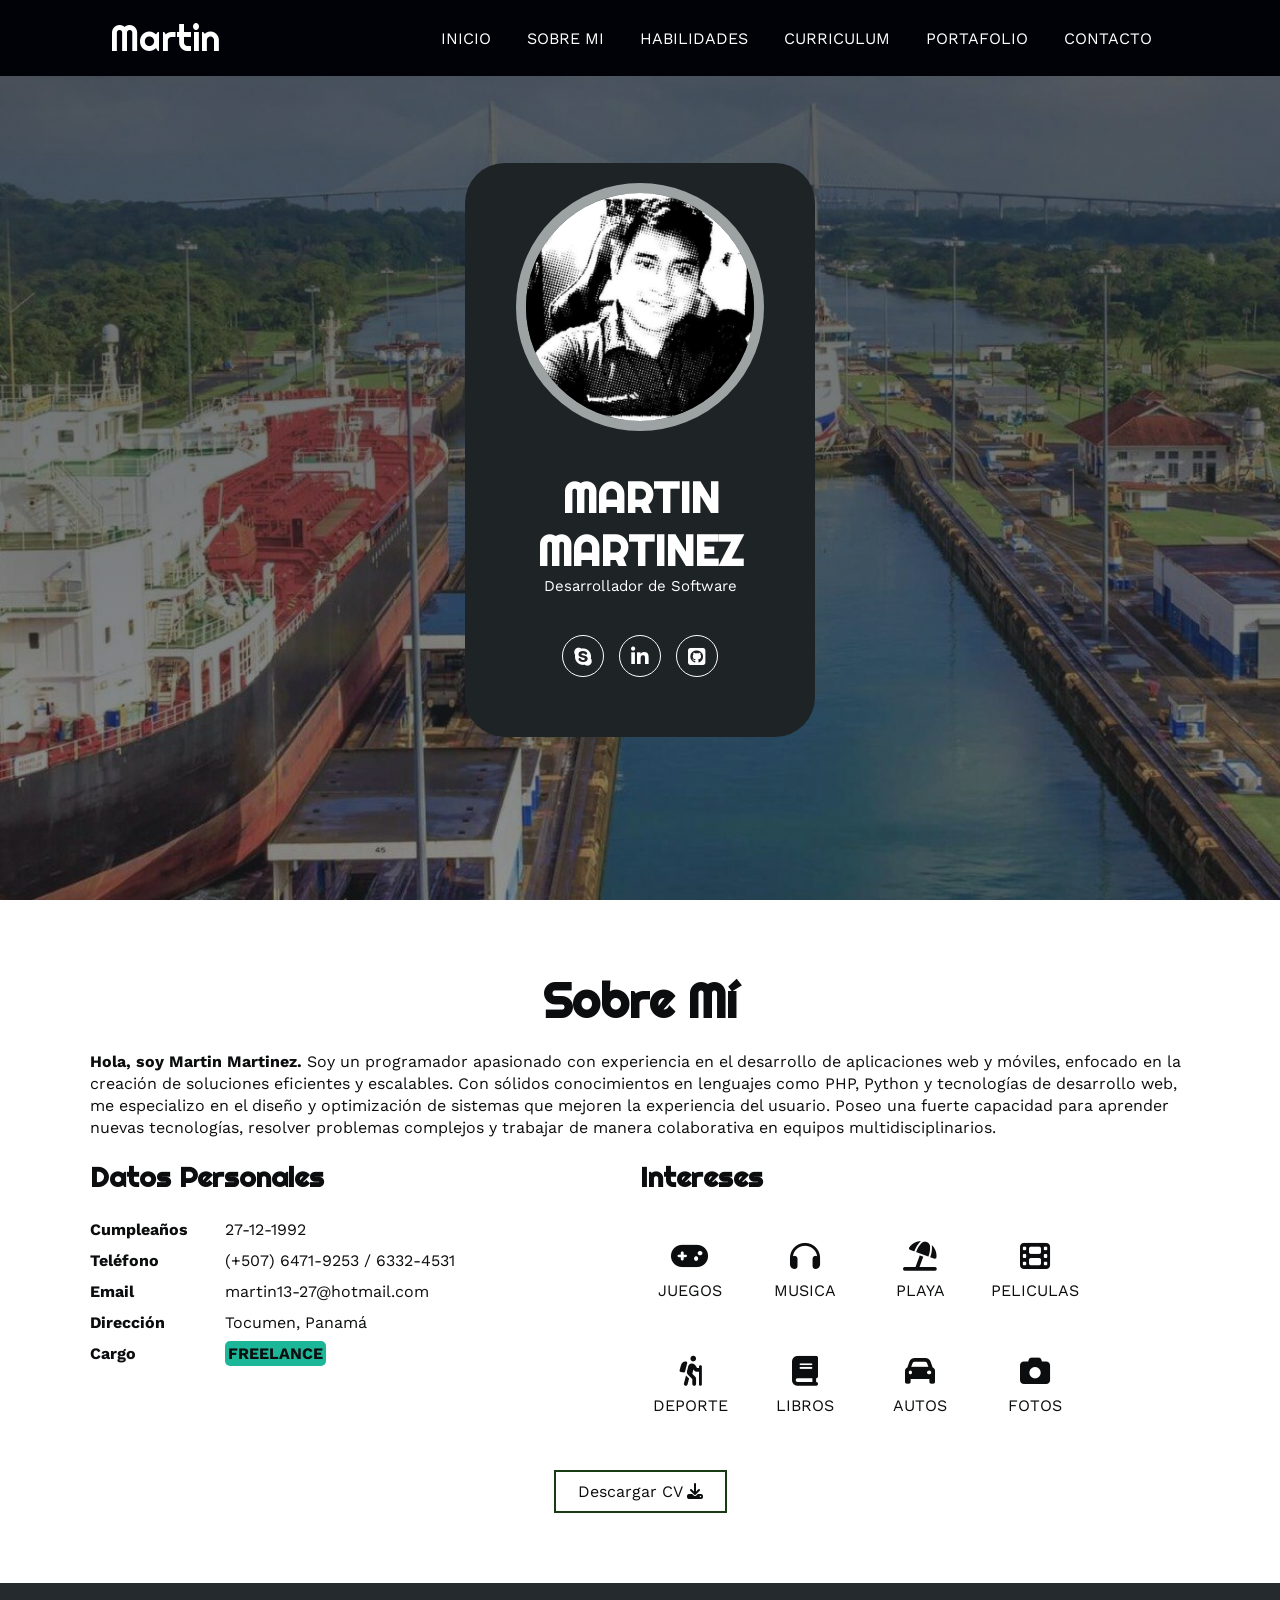
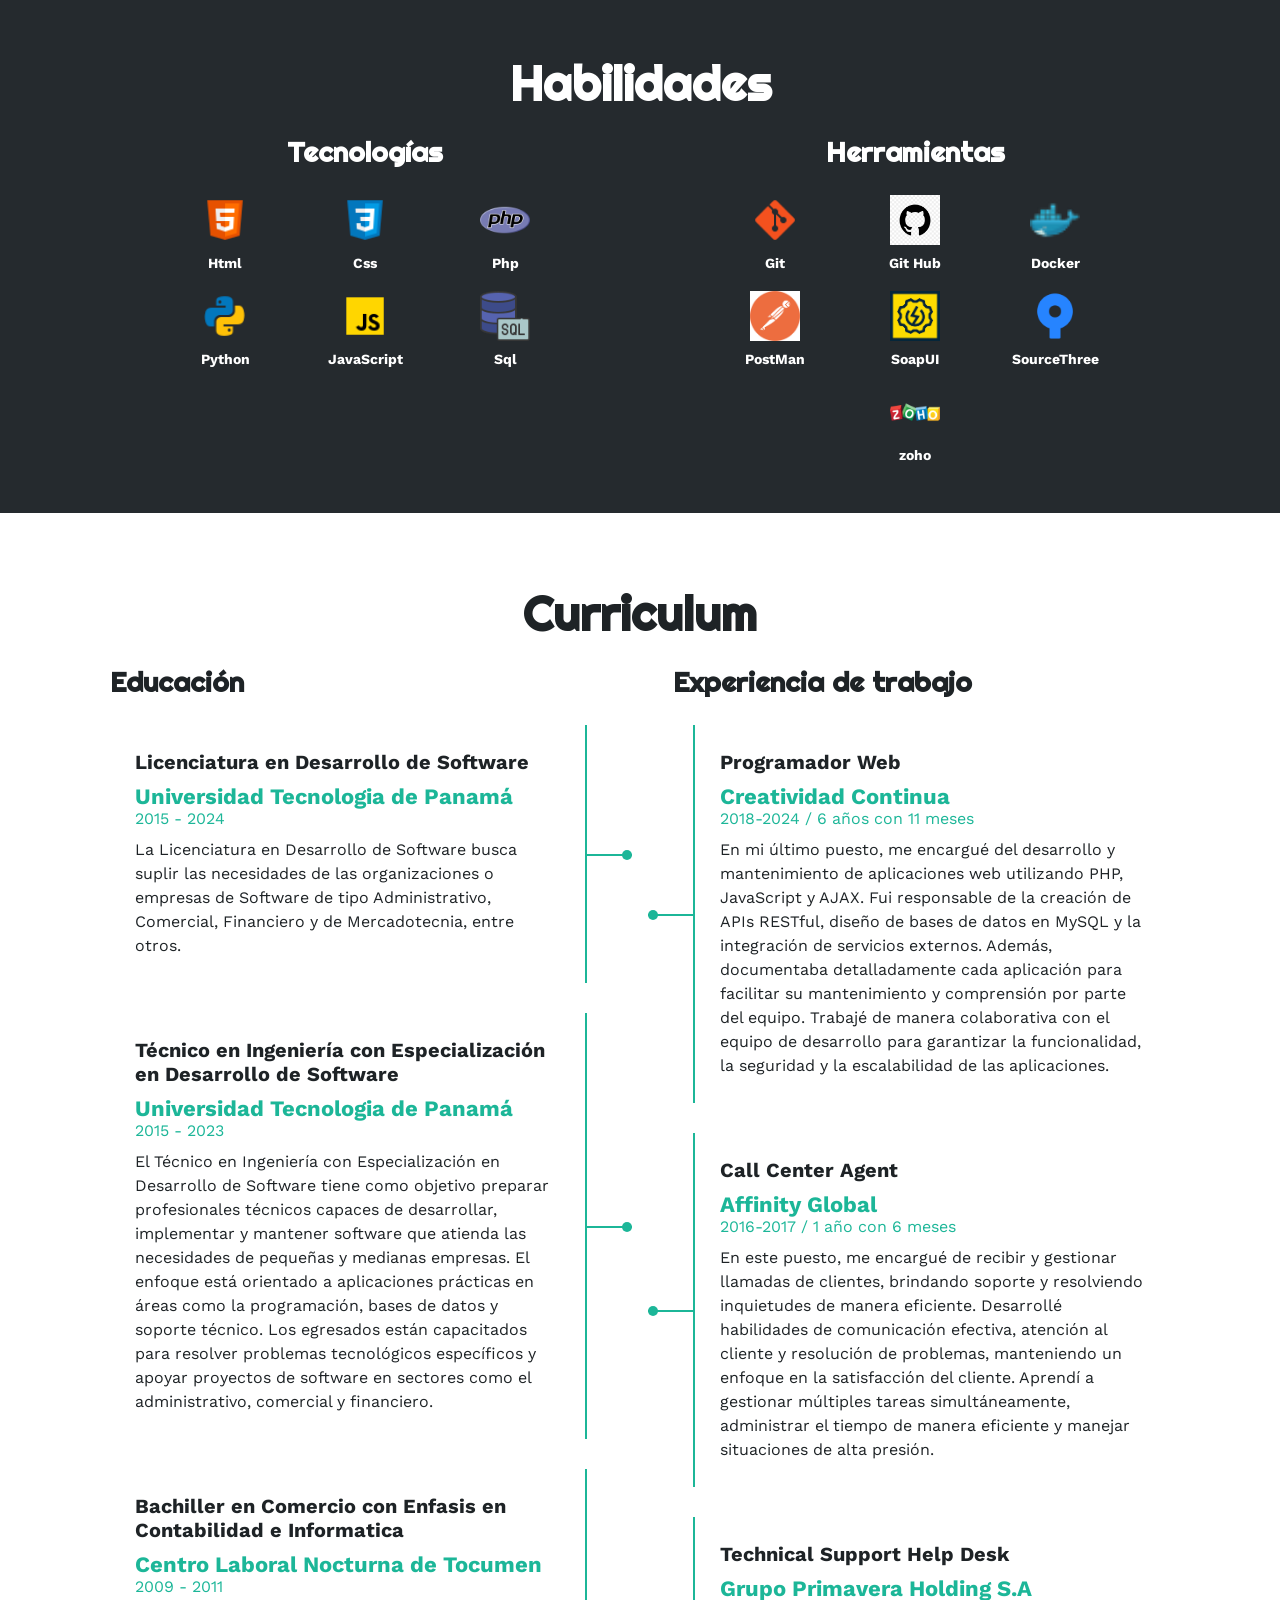
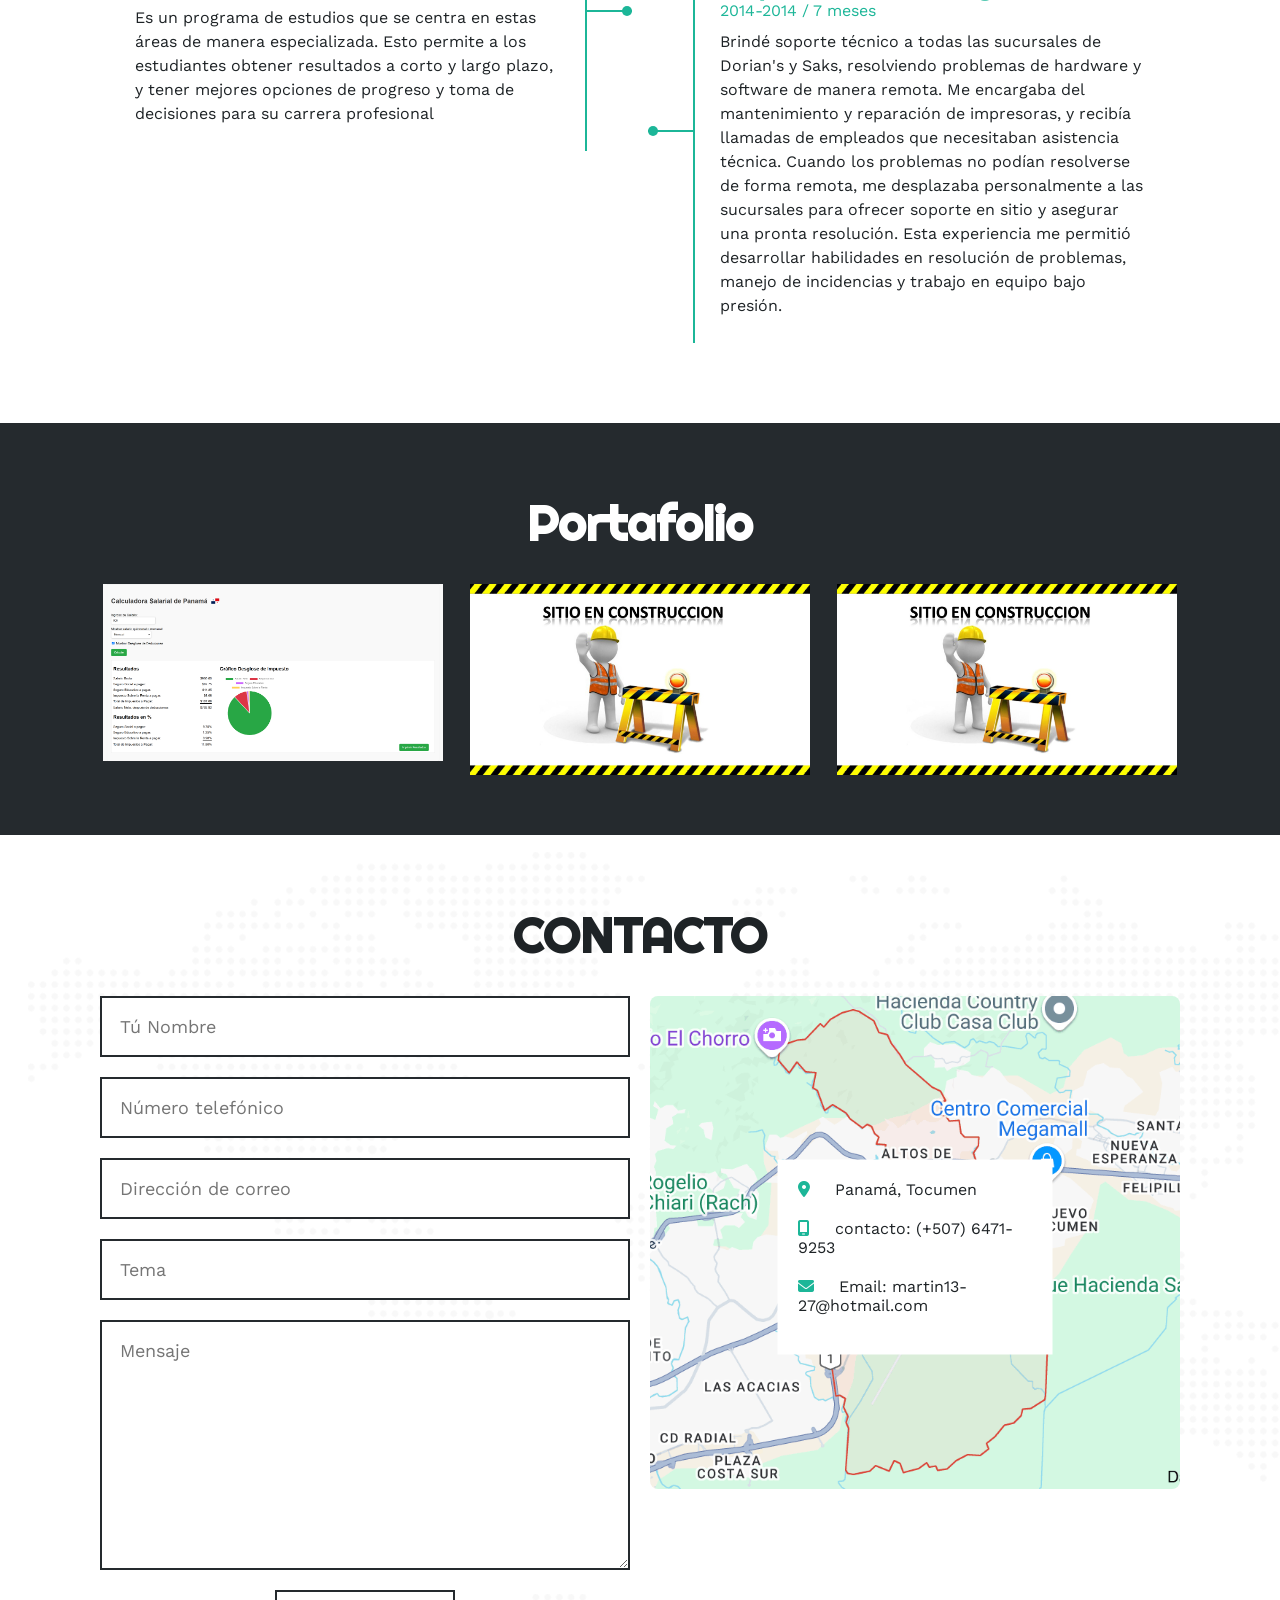
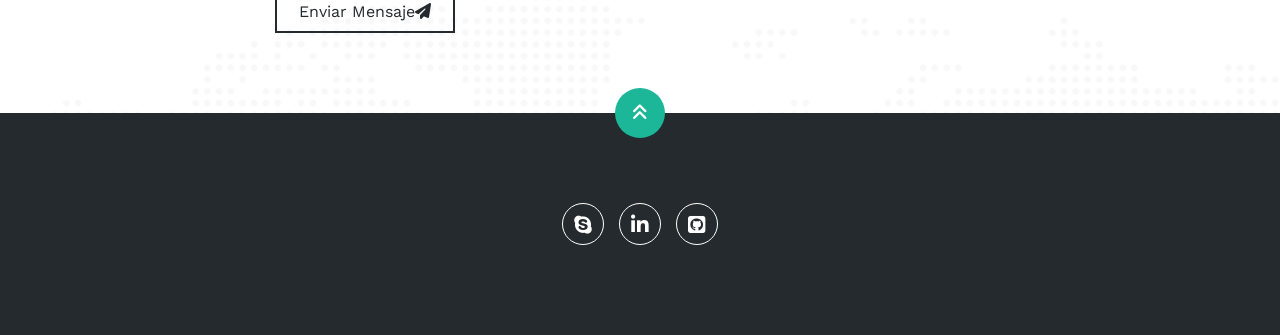
==== index.html @ f8ec5c5a "Update index.html" ====
<!DOCTYPE html>
<html lang="es">
<head>
    <meta charset="UTF-8">
    <meta http-equiv="X-UA-Compatible" content="IE=edge">
    <meta name="viewport" content="width=device-width, initial-scale=1.0">
    <link rel="stylesheet" href="https://cdnjs.cloudflare.com/ajax/libs/font-awesome/6.1.2/css/all.min.css" integrity="sha512-1sCRPdkRXhBV2PBLUdRb4tMg1w2YPf37qatUFeS7zlBy7jJI8Lf4VHwWfZZfpXtYSLy85pkm9GaYVYMfw5BC1A==" crossorigin="anonymous" referrerpolicy="no-referrer" />
    <title>Portafolio MM</title>
    <link rel="icon" href="img/icono.png" type="image/png">
    <link rel="stylesheet" href="estilos.css">
</head>
<body>
    <!-- MENU ENCABEZADO -->
    <div class="contenedor-header">
        <header>
            <div class="logo">
                <a href="#">Martin</a>
            </div>
            <nav id="nav">
                <ul>
                    <li><a href="#inicio" onclick="seleccionar()">INICIO</a></li>
                    <li><a href="#sobremi" onclick="seleccionar()">SOBRE MI</a></li>
                    <li><a href="#skills" onclick="seleccionar()">HABILIDADES</a></li>
                    <li><a href="#curriculum" onclick="seleccionar()">CURRICULUM</a></li>
                    <li><a href="#portfolio" onclick="seleccionar()">PORTAFOLIO</a></li>
                    <li><a href="#contacto" onclick="seleccionar()">CONTACTO</a></li>
                </ul>
            </nav>
            <div class="nav-responsive" onclick="mostrarOcultarMenu()">
                <i class="fa-solid fa-bars"></i>
            </div>
        </header>
    </div>

    <!-- SECCION INICIO -->
    <section id="inicio" class="inicio">
        <div class="contenido-banner">
            <div class="contenedor-img">
                <img src="img/hero.jpeg" alt="">
            </div>
            <h1>MARTIN MARTINEZ</h1>
            <h2>Desarrollador de Software </h2>
            <div class="redes">
                <!-- <a href="#"><i class="fa-brands fa-facebook-f"></i></a>
                <a href="#"><i class="fa-brands fa-twitter"></i></a> -->
                <a href="skype:martin13-27?chat"><i class="fa-brands fa-skype"></i></a>
                <a href="https://www.linkedin.com/in/martin-joel-martinez-perez-195712121/"  target="_blank"><i class="fa-brands fa-linkedin-in"></i></a>
                <a href="https://github.com/Martin2792" target="_blank"><i class="fa-brands fa-square-github"></i></a>
            </div>
        </div>
    </section>

    <!-- SECCION SOBRE MI -->
    <section id="sobremi" class="sobremi">
        <div class="contenido-seccion">
            <h2>Sobre Mí</h2>
            <p><span>Hola, soy Martin Martinez.</span> Soy un programador apasionado con experiencia en el desarrollo de aplicaciones web y 
                móviles, enfocado en la creación de soluciones eficientes y escalables. Con sólidos 
                conocimientos en lenguajes como PHP, Python y tecnologías de desarrollo web, me 
                especializo en el diseño y optimización de sistemas que mejoren la experiencia del 
                usuario. Poseo una fuerte capacidad para aprender nuevas tecnologías, resolver 
                problemas complejos y trabajar de manera colaborativa en equipos multidisciplinarios.</p>

            <div class="fila">
                <!-- datos personales -->
                <div class="col">
                    <h3>Datos Personales</h3>
                    <ul>
                        <li>
                            <strong>Cumpleaños</strong>
                            27-12-1992
                        </li>
                        <li>
                            <strong>Teléfono</strong>
                            (+507) 6471-9253 / 6332-4531
                        </li>
                        <li>
                            <strong>Email</strong>
                            martin13-27@hotmail.com
                        </li>
                        <!-- <li>
                            <strong>Website</strong>
                            www.example.com
                        </li> -->
                        <li>
                            <strong>Dirección</strong>
                            Tocumen, Panamá
                        </li>
                        <li>
                            <strong>Cargo</strong>
                            <span>FREELANCE</span>
                        </li>
                    </ul>
                </div>
                <br>
                <!-- intereses -->
                <div class="col">
                    <h3>Intereses</h3>
                    <div class="contenedor-intereses">
                        <div class="interes">
                            <i class="fa-solid fa-gamepad"></i>
                            <span>JUEGOS</span>
                        </div>
                        <div class="interes">
                            <i class="fa-solid fa-headphones"></i>
                            <span>MUSICA</span>
                        </div>
                        <div class="interes">
                            <i class="fa-solid fa-umbrella-beach"></i>
                            <span>PLAYA</span>
                        </div>
                        <div class="interes">
                            <i class="fa-solid fa-film"></i>
                            <span>PELICULAS</span>
                        </div>
                        <div class="interes">
                            <i class="fa-solid fa-person-hiking"></i>
                            <span>DEPORTE</span>
                        </div>
                        <div class="interes">
                            <i class="fa-solid fa-book"></i>
                            <span>LIBROS</span>
                        </div>
                        <div class="interes">
                            <i class="fa-solid fa-car"></i>
                            <span>AUTOS</span>
                        </div>
                        <div class="interes">
                            <i class="fa-solid fa-camera"></i>
                            <span>FOTOS</span>
                        </div>
                        
                    </div>
                </div>
            </div>

            <a href="docs/Martin_Martinez_Cv.pdf" download="Hoja_de_Vida_Martin.pdf" style="text-decoration: none;">
                <button>
                    Descargar CV <i class="fa-solid fa-download"></i>
                    <span class="overlay"></span>
                </button>
            </a>
        </div>
    </section>    

    <!-- SECCION SKILLS -->
    <section class="skills" id="skills">
        <div class="contenido-seccion">
            <h2>Habilidades</h2>
            <div class="fila">
                <!-- Technical Skills -->
                <div class="col">
                    <h3>Tecnologías</h3>
                    <div class="icon-grid">
                        <div class="icon-item">
                            <img src="img/html5.png" alt="">
                            <span>Html</span>
                        </div>
                        <div class="icon-item">
                            <img src="img/css5.png" alt="">
                            <span>Css</span>
                        </div>
                        <div class="icon-item">
                            <img src="img/php.png" alt="">
                            <span>Php</span>
                        </div>
                        <div class="icon-item">
                            <img src="img/python.png" alt="">
                            <span>Python</span>
                        </div>
                        <div class="icon-item">
                            <img src="img/js.png" alt="">
                            <span>JavaScript</span>
                        </div>
                        <div class="icon-item">
                            <img src="img/sql.png" alt="">
                            <span>Sql</span>
                        </div>
                    </div>
                </div>
                <br>
                <!-- Professional Skills -->
                <div class="col">
                    <h3>Herramientas</h3>
                    <div class="icon-grid">
                        <div class="icon-item">
                            <img src="img/git.png" alt="">
                            <span>Git</span>
                        </div>
                        <div class="icon-item">
                            <img src="img/github.png" alt="">
                            <span>Git Hub</span>
                        </div>
                        <div class="icon-item">
                            <img src="img/docker.png" alt="">
                            <span>Docker</span>
                        </div>
                        <div class="icon-item">
                            <img src="img/postman.png" alt="">
                            <span>PostMan</span>
                        </div>
                        <div class="icon-item">
                            <img src="img/soapui.png" alt="">
                            <span>SoapUI</span>
                        </div>
                        <div class="icon-item">
                            <img src="img/source.png" alt="">
                            <span>SourceThree</span>
                        </div>
                        <div class="icon-item">
                            <img src="img/zoho.ico" alt="">
                            <span>zoho</span>
                        </div>
                    </div>
                </div>
            </div>
        </div>
    </section>
    

    <!-- SECCION CURRICULUM -->
    <section id="curriculum" class="curriculum">
        <div class="contenido-seccion">
            <h2>Curriculum</h2>
            <div class="fila">
                <div class="col izquierda">
                    <h3>Educación</h3>
                    <div class="item izq">
                        <h4>Licenciatura en Desarrollo de Software</h4>
                        <span class="casa">Universidad Tecnologia de Panamá</span>
                        <span class="fecha">2015 - 2024</span>
                        <p>La Licenciatura en Desarrollo de Software busca suplir las necesidades de las organizaciones o empresas de Software de tipo Administrativo, Comercial, Financiero y de Mercadotecnia, entre otros.</p>
                        <div class="conectori">
                            <div class="circuloi"></div>
                        </div>
                    </div>
                    <div class="item izq">
                        <h4>Técnico en Ingeniería con Especialización en Desarrollo de Software</h4>
                        <span class="casa">Universidad Tecnologia de Panamá</span>
                        <span class="fecha">2015 - 2023</span>
                        <p>El Técnico en Ingeniería con Especialización en Desarrollo de Software tiene como objetivo preparar profesionales técnicos capaces de desarrollar, implementar y mantener software que atienda las necesidades de pequeñas y medianas empresas. El enfoque está orientado a aplicaciones prácticas en áreas como la programación, bases de datos y soporte técnico. Los egresados están capacitados para resolver problemas tecnológicos específicos y apoyar proyectos de software en sectores como el administrativo, comercial y financiero.</p>
                        <div class="conectori">
                            <div class="circuloi"></div>
                        </div>
                    </div>
                    <div class="item izq">
                        <h4>Bachiller en Comercio con Enfasis en Contabilidad e Informatica</h4>
                        <span class="casa">Centro Laboral Nocturna de Tocumen</span>
                        <span class="fecha">2009 - 2011</span>
                        <p>Es un programa de estudios que se centra en estas áreas de manera especializada. Esto permite a los estudiantes obtener resultados a corto y largo plazo, y tener mejores opciones de progreso y toma de decisiones para su carrera profesional</p>
                        <div class="conectori">
                            <div class="circuloi"></div>
                        </div>
                    </div>
                </div>

                <div class="col derecha">
                    <h3>Experiencia de trabajo</h3>
                    <div class="item der">
                        <h4>Programador Web</h4>
                        <span class="casa">Creatividad Continua</span>
                        <span class="fecha">2018-2024 / 6 años con 11 meses</span>
                        <p>
                            En mi último puesto, me encargué del desarrollo y mantenimiento de aplicaciones web 
                            utilizando PHP, JavaScript y AJAX. Fui responsable de la creación de APIs RESTful, diseño 
                            de bases de datos en MySQL y la integración de servicios externos. Además, 
                            documentaba detalladamente cada aplicación para facilitar su mantenimiento y 
                            comprensión por parte del equipo. Trabajé de manera colaborativa con el equipo de 
                            desarrollo para garantizar la funcionalidad, la seguridad y la escalabilidad de las 
                            aplicaciones.     
                        </p>
                        <div class="conectord">
                            <div class="circulod"></div>
                        </div>
                    </div>
                    <div class="item der">
                        <h4>Call Center Agent</h4>
                        <span class="casa">Affinity Global</span>
                        <span class="fecha">2016-2017 / 1 año con 6 meses </span>
                        <p>
                            En este puesto, me encargué de recibir y gestionar llamadas de clientes, brindando 
                            soporte y resolviendo inquietudes de manera eficiente. Desarrollé habilidades de 
                            comunicación efectiva, atención al cliente y resolución de problemas, manteniendo un 
                            enfoque en la satisfacción del cliente. Aprendí a gestionar múltiples tareas 
                            simultáneamente, administrar el tiempo de manera eficiente y manejar situaciones de 
                            alta presión.     
                        </p>
                        <div class="conectord">
                            <div class="circulod"></div>
                        </div>
                    </div>
                    <div class="item der">
                        <h4>Technical Support Help Desk</h4>
                        <span class="casa">Grupo Primavera Holding S.A</span>
                        <span class="fecha">2014-2014 / 7 meses</span>
                        <p>
                            Brindé soporte técnico a todas las sucursales de Dorian's y Saks, resolviendo problemas 
                            de hardware y software de manera remota. Me encargaba del mantenimiento y 
                            reparación de impresoras, y recibía llamadas de empleados que necesitaban asistencia 
                            técnica. Cuando los problemas no podían resolverse de forma remota, me desplazaba 
                            personalmente a las sucursales para ofrecer soporte en sitio y asegurar una pronta 
                            resolución. Esta experiencia me permitió desarrollar habilidades en resolución de 
                            problemas, manejo de incidencias y trabajo en equipo bajo presión. 
                        </p>
                        <div class="conectord">
                            <div class="circulod"></div>
                        </div>
                    </div>
                </div>
            </div>
        </div>
    </section>

    <!-- SECCION PORTFOLIO -->
    <section id="portfolio" class="portfolio">
        <div class="contenido-seccion">
            <h2>Portafolio</h2>
            <div class="galeria">
                <div class="proyecto">
                    <a href="https://calculadorasalarial507.zeabur.app/" target="_blank" rel="noopener noreferrer">
                        <img src="img/calculadora.png" alt="">
                        <div class="overlay">
                            <h3>Calculadora de Salario</h3>
                            <p>Ingresar</p>
                        </div>
                    </a>
                </div>
                <div class="proyecto">
                    <img src="img/mantenimiento.jpg" alt="">
                    <div class="overlay">
                        <h3>Login</h3>
                        <p>Ingresar</p>
                    </div>
                </div>
                <div class="proyecto">
                    <img src="img/mantenimiento.jpg" alt="">
                    <div class="overlay">
                        <h3>API MiBus</h3>
                        <p>Ingresar</p>
                    </div>
                </div>
                <!-- <div class="proyecto">
                    <img src="img/mantenimiento.jpg" alt="">
                    <div class="overlay">
                        <h3>Diseño Creativo</h3>
                        <p>Fotografía</p>
                    </div>
                </div>
                <div class="proyecto">
                    <img src="img/mantenimiento.jpg" alt="">
                    <div class="overlay">
                        <h3>Diseño Creativo</h3>
                        <p>Fotografía</p>
                    </div>
                </div>
                <div class="proyecto">
                    <img src="img/mantenimiento.jpg" alt="">
                    <div class="overlay">
                        <h3>Diseño Creativo</h3>
                        <p>Fotografía</p>
                    </div>
                </div> -->
            </div>
        </div>
    </section>

    <!-- SECCION CONTACTO -->
    <section id="contacto" class="contacto">
        <div class="contenido-seccion">
            <h2>CONTACTO</h2>
            <div class="fila">
                <!-- Formulario -->
                <div class="col">
                    <form action="https://formsubmit.co/martin13-27@hotmail.com" method="POST">
                        <input type="text" name="name" placeholder="Tú Nombre" required>
                        <input type="text" name="phone" placeholder="Número telefónico" required>
                        <input type="text" name="email" placeholder="Dirección de correo" required>
                        <input type="text" name="subject" placeholder="Tema" required>
                        <textarea name="message" id="message" cols="30" rows="10" placeholder="Mensaje" required></textarea>
                        <button type="submit">
                            Enviar Mensaje<i class="fa-solid fa-paper-plane"></i>
                            <span class="overlay"></span>
                        </button>
                        <!-- Redirección a la URL correcta -->
                        <input type="hidden" name="_next" value="https://martin2792.github.io/cv/">
                    </form>
                </div>
                <!-- Mapa -->
                <div class="col">
                    <img src="img/ubicacion1.png" alt="">
                    <div class="info">
                        <ul>
                            <li>
                                <i class="fa-solid fa-location-dot"></i>
                                Panamá, Tocumen
                            </li>
                            <li>
                                <i class="fa-solid fa-mobile-screen"></i>
                                contacto: (+507) 6471-9253
                            </li>
                            <li>
                                <i class="fa-solid fa-envelope"></i>
                                Email: martin13-27@hotmail.com
                            </li>
                        </ul>
                    </div>
                </div>
            </div>
        </div>
    </section>

    <!-- footer -->
    <footer>
        <a href="#inicio" class="arriba">
            <i class="fa-solid fa-angles-up"></i>
        </a>
        <div class="redes">
            <!-- <a href="#"><i class="fa-brands fa-facebook-f"></i></a>
            <a href="#"><i class="fa-brands fa-twitter"></i></a> -->
            <a href="#"><i class="fa-brands fa-skype"></i></a>
            <a href="#"><i class="fa-brands fa-linkedin-in"></i></a>
            <a href="#"><i class="fa-brands fa-square-github"></i></a>
        </div>
    </footer>

    <script src="script.js"></script>
</body>
</html>
---- estilos.css ----
@import url('https://fonts.googleapis.com/css2?family=Righteous&family=Work+Sans:wght@100;300;400;600;800&display=swap');
*{
    box-sizing: border-box;
    font-family: 'Work Sans';
    margin: 0;
    padding: 0;
}
html{
    /* me permite deslizar cuando hago clic en los links del menu */
    scroll-behavior: smooth;
}
/* MENU */
.contenedor-header{
    /* background: #7FB3D5; */
    background: #000207;
    position: fixed;
    width: 100%;
    top: 0;
    left: 0;
    z-index: 99;
}

.contenedor-header header{
    max-width: 1100px;
    margin: auto;
    display: flex;
    justify-content: space-between;
    align-items: center;
    padding: 15px 20px;
}

.contenedor-header header .logo a{
    font-family: 'Righteous';
    font-size: 36px;
    color: #fff;
    text-decoration: none;
}

.contenedor-header header ul{
    display: flex;
    list-style: none;
}

.contenedor-header header nav ul li a{
    text-align: none;
    color: #fff;
    margin: 0 15px;
    padding: 3px;
    transition: .5s;
    text-decoration: none;
}

.contenedor-header header nav ul li a:hover{
    color: #1CB698;
}

.nav-responsive{
    background-color: #1CB698;
    color:#fff;
    padding: 5px 10px;
    border-radius: 5px;
    cursor: pointer;
    display: none;
}


/* SECCION I N I C I O */
.inicio{
    background: linear-gradient(to top, rgba(30, 35, 38, 0.5), rgba(30, 35, 38, 0.7)), /* Ajustar la opacidad */   
    url(img/fondo.jpg);
    background-size: cover;
    height: 100vh;
    color: #fff;
    display: flex;
    align-items: center;
}

.inicio .contenido-banner{
    padding: 20px;
    background-color: #1e2326;
    max-width: 350px;
    margin: auto;
    text-align: center;
    border-radius: 40px;
}

.inicio .contenido-banner img{
    margin-top: 40px;
    border: 10px solid #9ca3a2;
    display: block;
    width: 80%;
    margin: auto;
    border-radius: 100%;
}

.inicio .contenido-banner h1{
    margin-top: 40px;
    font-size: 42px;
    font-family: 'Righteous';
}

.inicio .contenido-banner h2{
    font-size: 15px;
    font-weight: normal;
}

.inicio .contenido-banner .redes a{
    color: #fff;
    display: inline-block;
    text-decoration: none;
    border: 1px solid #fff;
    border-radius: 100%;
    width: 42px;
    height: 42px;
    line-height: 42px;
    margin: 40px 5px;
    font-size: 20px;
    transition: .3s;
}

.inicio .contenido-banner .redes a:hover{
    background-color: #1CB698;
}

.sobremi{
    background-color: #FFFFFF;
    color: #0c0d0e;
    padding: 50px 20px;
}

.sobremi .contenido-seccion{
    max-width: 1100px;
    margin: auto;
}

.sobremi h2{
    font-size: 48px;
    font-family: 'Righteous';
    text-align: center;
    padding: 20px 0;
}

.sobremi .contenido-seccion p{
    font: 18px;
    line-height: 22px;
    margin-bottom: 20px;
}

.sobremi .contenido-seccion p span{
    color: #0c0d0e;
    font-weight: bold;
}

.sobremi .fila{
    display: flex;
}
.sobremi .fila .col
{
    width: 50%;
}
.sobremi .fila .col h3{
    font-size: 28px;
    font-family: 'Righteous';
    margin-bottom: 25px;
}
.sobremi .fila .col ul{
    list-style: none;
}
.sobremi .fila .col ul li{
    margin: 12px 0;
}
.sobremi .fila .col ul li strong{
    display: inline-block;
    color: #0c0d0e;
    width: 130px;
}
.sobremi .fila .col ul li span{
    background-color: #1CB698;
    padding: 3px;
    font-weight: bold;
    border-radius: 5px;
}
.sobremi .fila .col .contenedor-intereses{
    display: flex;
    flex-wrap: wrap;
}
.sobremi .fila .col .contenedor-intereses .interes{
    width: 100px;
    height: 100px;
    background-color: #fff;
    border-radius: 10px;
    margin: 0 15px 15px 0;
    display: flex;
    flex-direction: column;
    align-items: center;
    justify-content: center;
    transition: .3s;
}

.sobremi .fila .col .contenedor-intereses .interes:hover{
    background-color: #1CB698;
}

.sobremi .fila .col .contenedor-intereses .interes i{
    font-size: 30px;
    margin-bottom: 10px;
}

.sobremi button{
    cursor: pointer;
    background-color: transparent;
    border: 2px solid #193b14;
    width: fit-content;
    display: block;
    margin: 20px auto;
    padding: 10px 22px;
    font-size: 16px;
    color: #0c0d0e;
    position: relative;
    z-index: 10;
}
.sobremi button .overlay{
    position: absolute;
    top: 0;
    left: 0;
    width: 0;
    height: 100%;
    background-color: #1CB698;
    z-index: -1;
    transition: 1s;
}
.sobremi button:hover .overlay{
    width: 100%;
}
/* SECCION S K I L L S */

.skills {
    display: flex;
    flex-direction: column;
    align-items: center;
    background-color: #2c2f33; /* Ajusta el color de fondo según tu diseño */
    padding: 50px 0;
    color: #fff;
}

.skills h3 {
    font-size: 36px;
    margin-bottom: 30px;
    text-align: center;
}

.skills .skills-section {
    display: flex;
    justify-content: space-around;
    flex-wrap: wrap;
    width: 100%;
    max-width: 1200px;
    margin-top: 20px; /* Separación entre el título y las secciones */
}

.skills .skills-category {
    display: flex;
    flex-direction: column;
    align-items: center;
    text-align: center;
    margin: 20px;
    width: 100%; /* Ocupa todo el ancho disponible */
    max-width: 500px; /* Limita el ancho de cada categoría */
}

.skills .skills-category h3 {
    font-size: 24px;
    margin-bottom: 20px;
}

.skills .icon-grid {
    display: flex;
    flex-wrap: wrap;
    gap: 20px; /* Espaciado entre los elementos */
    justify-content: center; /* Centra los elementos horizontalmente */
    width: 100%; /* Asegura que la cuadrícula ocupe todo el espacio disponible */
}

.skills .icon-item {
    display: flex;
    flex-direction: column;
    align-items: center;
    text-align: center;
    width: 120px; /* Ancho fijo para alinear los íconos */
}

.skills .icon-item i, 
.skills .icon-item img {
    width: 50px; /* Tamaño estándar para los íconos e imágenes */
    height: 50px;
    margin-bottom: 10px; /* Espaciado entre el ícono y el texto */
    object-fit: contain; /* Ajusta las imágenes sin distorsionarlas */
}

.skills .icon-item span {
    font-size: 14px;
    font-weight: bold;
    color: #fff;
}

.skills .icon-item:hover {
    background-color: #1CB698; /* Color de fondo al pasar el cursor */
    border-radius: 8px; /* Opcional, para redondear los bordes */
}

/* en espera */
.skills{
    background-color: #252A2E;
    color: #fff;
    padding: 50px 20px;
}
.skills .contenido-seccion{
    max-width: 1100px;
    margin: auto;
}
.skills h2{
    font-size: 48px;
    font-family: 'Righteous';
    text-align: center;
    padding: 20px 0;

}
.skills .fila{
    display: flex;
}
.skills .fila .col{
    width: 50%;
    padding: 0 20px;
}
.skills .fila .col h3{
    font-size: 28px;
    font-family: 'Righteous';
    margin-bottom: 25px;
}
.skills .skill > span{
    font-weight: bold;
    display: block;
    margin-bottom: 10px;
}
.skills .skill .barra-skill{
    height: 8px;
    width: 80%;
    background-color: #131517;
    position: relative;
    margin-bottom: 30px;
}
.skills .skill .progreso{
    background-color: #1CB698;
    position: absolute;
    top: 0;
    left: 0;
    height: 8px;
}
.skills .skill .barra-skill span{
    position: absolute;
    height: 40px;
    width: 40px;
    background-color: #1CB698;
    border-radius: 50px;
    line-height: 40px;
    text-align: center;
    top: -17px;
    right: -15px;
    font-size: 14px;
}
/* Estas clases se agregaran dinamicamente mediante javascript */
.skills .skill .javascript{
    width: 0%;
    animation: 2s javascript forwards;
}
@keyframes javascript {
    0%{width: 0%;}
    100%{width: 75%;}
}

.skills .skill .htmlcss{
    width: 0%;
    animation: 2s htmlcss forwards;
}
@keyframes htmlcss {
    0%{width: 0%;}
    100%{width: 89%;}
}

.skills .skill .photoshop{
    width: 0%;
    animation: 2s photoshop forwards;
}
@keyframes photoshop {
    0%{width: 0%;}
    100%{width: 95%;}
}

.skills .skill .wordpress{
    width: 0%;
    animation: 2s wordpress forwards;
}
@keyframes wordpress {
    0%{width: 0%;}
    100%{width: 81%;}
}

.skills .skill .drupal{
    width: 0%;
    animation: 2s drupal forwards;
}
@keyframes drupal {
    0%{width: 0%;}
    100%{width: 55%;}
}

.skills .skill .comunicacion{
    width: 0%;
    animation: 2s comunicacion forwards;
}
@keyframes comunicacion {
    0%{width: 0%;}
    100%{width: 80%;}
}

.skills .skill .trabajo{
    width: 0%;
    animation: 2s trabajo forwards;
}
@keyframes trabajo {
    0%{width: 0%;}
    100%{width: 70%;}
}

.skills .skill .creatividad{
    width: 0%;
    animation: 2s creatividad forwards;
}
@keyframes creatividad {
    0%{width: 0%;}
    100%{width: 99%;}
}

.skills .skill .dedicacion{
    width: 0%;
    animation: 2s dedicacion forwards;
}
@keyframes dedicacion {
    0%{width: 0%;}
    100%{width: 65%;}
}

.skills .skill .proyect{
    width: 0%;
    animation: 2s proyect forwards;
}
@keyframes proyect {
    0%{width: 0%;}
    100%{width: 94%;}
}
/* SECCION CURRICULUM */
.curriculum{
    background-color: #fff;
    color: #1e2326;
    padding: 50px 20px;
}
.curriculum .contenido-seccion{
    max-width: 1100px;
    margin: auto;
}
.curriculum h2{
    font-size: 48px;
    font-family: 'Righteous';
    text-align: center;
    padding: 20px 0;

}
.curriculum .fila{
    display: flex;
    justify-content: space-between;
}
.curriculum .fila .col{
    width: 49%;
    padding: 0 20px;
}
.curriculum .fila .col h3{
    font-size: 28px;
    font-family: 'Righteous';
    margin-bottom: 25px;
}
.curriculum .fila .izquierda{
    border-right: 2px solid #fff;
}
.curriculum .fila .derecha{
    border-left: 2px solid #fff;
}
.curriculum .fila .item{
    padding: 25px;
    margin-bottom: 30px;
    background-color: #fff;
    position: relative;
}
.curriculum .fila .item h4{
    font-size: 20px;
    margin-bottom: 10px;
}
.curriculum .fila .item .casa{
    color: #1CB698;
    font-size: 22px;
    font-weight: bold;
    display: block;
}
.curriculum .fila .item .fecha{
    display: block;
    color: #1CB698;
    margin-bottom: 10px;
}
.curriculum .fila .item p{
    line-height: 24px;
}
.curriculum .fila .izq{
    border-right: 2px solid #1CB698;
    margin-right: 20px;
}
.curriculum .fila .der{
    border-left: 2px solid #1CB698;
    margin-left: 20px;
}
.curriculum .fila .item .conectori{
    height: 2px;
    background-color: #1CB698;
    width: 47px;
    position: absolute;
    top: 50%;
    right: -47px;
    z-index: 5;
}
.curriculum .fila .item .conectori .circuloi{
    display: block;
    height: 10px;
    width: 10px;
    border-radius: 50%;
    background-color: #1CB698;
    float: right;
    position: relative;
    bottom: 4px;
}
.curriculum .fila .item .conectord{
    height: 2px;
    background-color: #1CB698;
    width: 47px;
    position: absolute;
    top: 50%;
    left: -47px;
    z-index: 5;
}
.curriculum .fila .item .conectord .circulod{
    display: block;
    height: 10px;
    width: 10px;
    border-radius: 50%;
    background-color: #1CB698;
    float: left;
    position: relative;
    bottom: 4px;
}
/* SECCION PORTFOLIO */
.portfolio{
    background-color: #252A2E;
    color: #fff;
    padding: 50px 20px;
}
.portfolio .contenido-seccion{
    max-width: 1100px;
    margin: auto;
}
.portfolio h2{
    font-size: 48px;
    font-family: 'Righteous';
    text-align: center;
    padding: 20px 0;
}
.portfolio .galeria{
    display: flex;
    flex-wrap: wrap;
    justify-content: space-around;
}
.portfolio .galeria .proyecto{
    position: relative;
    max-width: 340px;
    height: fit-content;
    margin: 10px;
    cursor: pointer;
}
.portfolio .galeria .proyecto img{
    width: 100%;
    display: block;
}
.portfolio .galeria .proyecto .overlay{
    position: absolute;
    top: 0;
    width: 100%;
    height: 100%;
    text-align: center;
    background: linear-gradient(rgba(28,182,152,.8), rgba(28,182,152,.8));
    display: flex;
    flex-direction: column;
    justify-content: center;
    transition: 1s;
    font-size: 18px;
    letter-spacing: 3px;
    opacity: 0;
}
.portfolio .galeria .proyecto .overlay h3{
    margin-bottom: 20px;
    transition: 1s;
}
.portfolio .galeria .proyecto .overlay:hover{
    opacity: 1;
}
.portfolio .galeria .proyecto .overlay:hover h3{
    margin-bottom: 0px;
}
/* SECCION CONTACTO */
.contacto{
    background-image: url(img/contact_bg.png);
    background-color: #fff;
    color: #1e2326;
    padding: 50px 0;
}
.contacto .contenido-seccion{
    max-width: 1100px;
    margin: auto;
}
.contacto h2{
    font-size: 48px;
    font-family: 'Righteous';
    text-align: center;
    padding: 20px 0;
}
.contacto .fila{
    display: flex;
}
.contacto .col{
    width: 50%;
    padding: 10px;
    position: relative;
}
.contacto .col input, .contacto .col textarea{
    display: block;
    width: 100%;
    padding: 18px;
    border: 2px solid #252A2E;
    margin-bottom: 20px;
    background-color: #fff;
    color: #252A2E;
    font-size: 18px;
}
.contacto button{
    cursor: pointer;
    background-color: transparent;
    border: 2px solid #252A2E;
    width: fit-content;
    display: block;
    margin: 20px auto;
    padding: 10px 22px;
    font-size: 16px;
    color: #252A2E;
    position: relative;
    z-index: 10;
}
.contacto button .overlay{
    position: absolute;
    top: 0;
    left: 0;
    width: 0;
    height: 100%;
    background-color: #1CB698;
    z-index: -1;
    transition: 1s;
}
.contacto button:hover .overlay{
    width: 100%;
}
.contacto .col img{
    width: 100%;
    height: 75%; /* Permite que la altura se ajuste según las proporciones */
    object-fit: cover; /* Asegura que la imagen cubra el área del contenedor */
    display: block; /* Evita que se genere un espacio vacío debajo de la imagen */
    border-radius: 8px; /* Opcional: Da bordes redondeados si lo deseas */
}
.contacto .col .info{
    position: absolute;
    top: 40%;
    background-color: #fff;
    padding: 20px;
    max-width: 350px;
    left: 50%;
    transform: translate(-50%, -50%);
}
.contacto .col .info ul{
    list-style: none;
}
.contacto .col .info ul li{
    margin-bottom: 20px;
}
.contacto .col .info ul li i{
    color: #1CB698;
    display: inline-block;
    margin-right: 20px;
}
footer{
    background-color: #252A2E;
    color: #fff;
    padding: 50px 0 30px 0;
    text-align: center;
    position: relative;
    width: 100%;
}
footer .redes{
    margin-bottom: 20px;
}
footer .redes a{
    color: #fff;
    display: inline-block;
    text-decoration: none;
    border: 1px solid #fff;
    border-radius: 100%;
    width: 42px;
    height: 42px;
    line-height: 42px;
    margin: 40px 5px;
    font-size: 20px;
    transition: .3s;
}
footer .arriba{
    display: block;
    width: 50px;
    height: 50px;
    background-color: #1CB698;
    color: #fff;
    position: absolute;
    left: 50%;
    transform: translateX(-50%);
    top: -25px;
    border-radius: 50%;
    line-height: 50px;
    font-size: 18px;
}
/* SECCION RESPONSIVE */
@media screen and (max-width:980px){
    nav{
        display: none;
    }
    .nav-responsive{
        display: block;
    }
    nav.responsive{
        display: block;
        position: absolute;
        right: 0;
        top: 75px;
        background-color: #252A2E;
        width: 180px;
    }
    nav.responsive ul{
        display: block !important;
    }
    nav.responsive ul li{
        border-bottom: 1px solid #fff;
        padding: 10px 0;
    }
}
@media screen and (max-width:700px){
    .sobremi .fila{
        display: block;
    }
    .sobremi .fila .col{
        width: fit-content;
    }

    .skills .fila{
        display: block;
    }
    .skills .fila .col{
        width: 100%;
    }
    .skills .fila .col .barra-skill{
        width: 100%;
    }

    .curriculum .fila{
        display: block;
    }
    .curriculum .fila .col{
        width: 90%;
    }
    .curriculum .fila .derecha{
        margin-left: 20px;
    }

    .portfolio .galeria{
        display: block;
        width: 100%;
    }
    .portfolio .galeria .proyecto{
        max-width: 100%;
    }
    .portfolio .galeria .proyecto img{
        width: 100%;
    }
    .contacto .fila{
        display: block;
    }
    .contacto .fila .col{
        width: 100%;
    }

    .contacto .fila .col img {
        height: 300px; /* Ajusta la altura según lo que necesites */
        width: 100%; /* Mantiene la proporción de la imagen */
    }

    
}
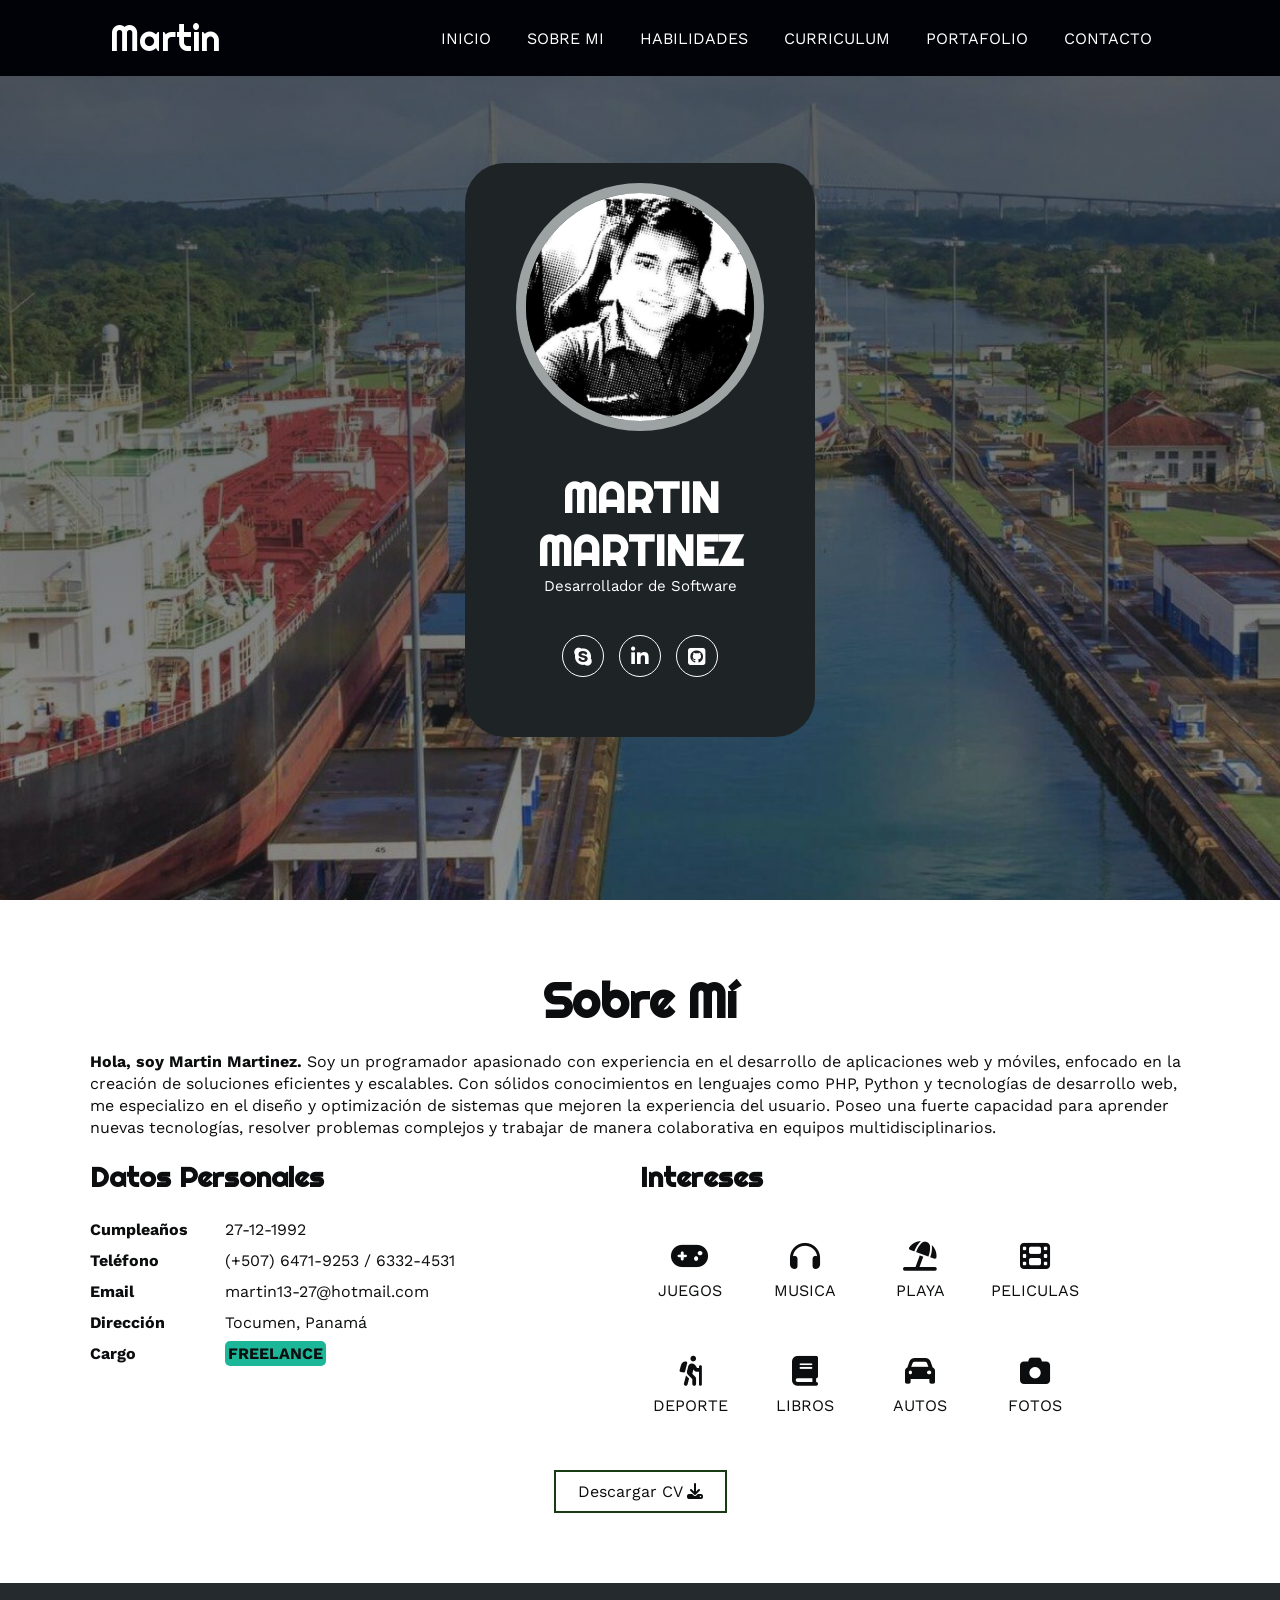
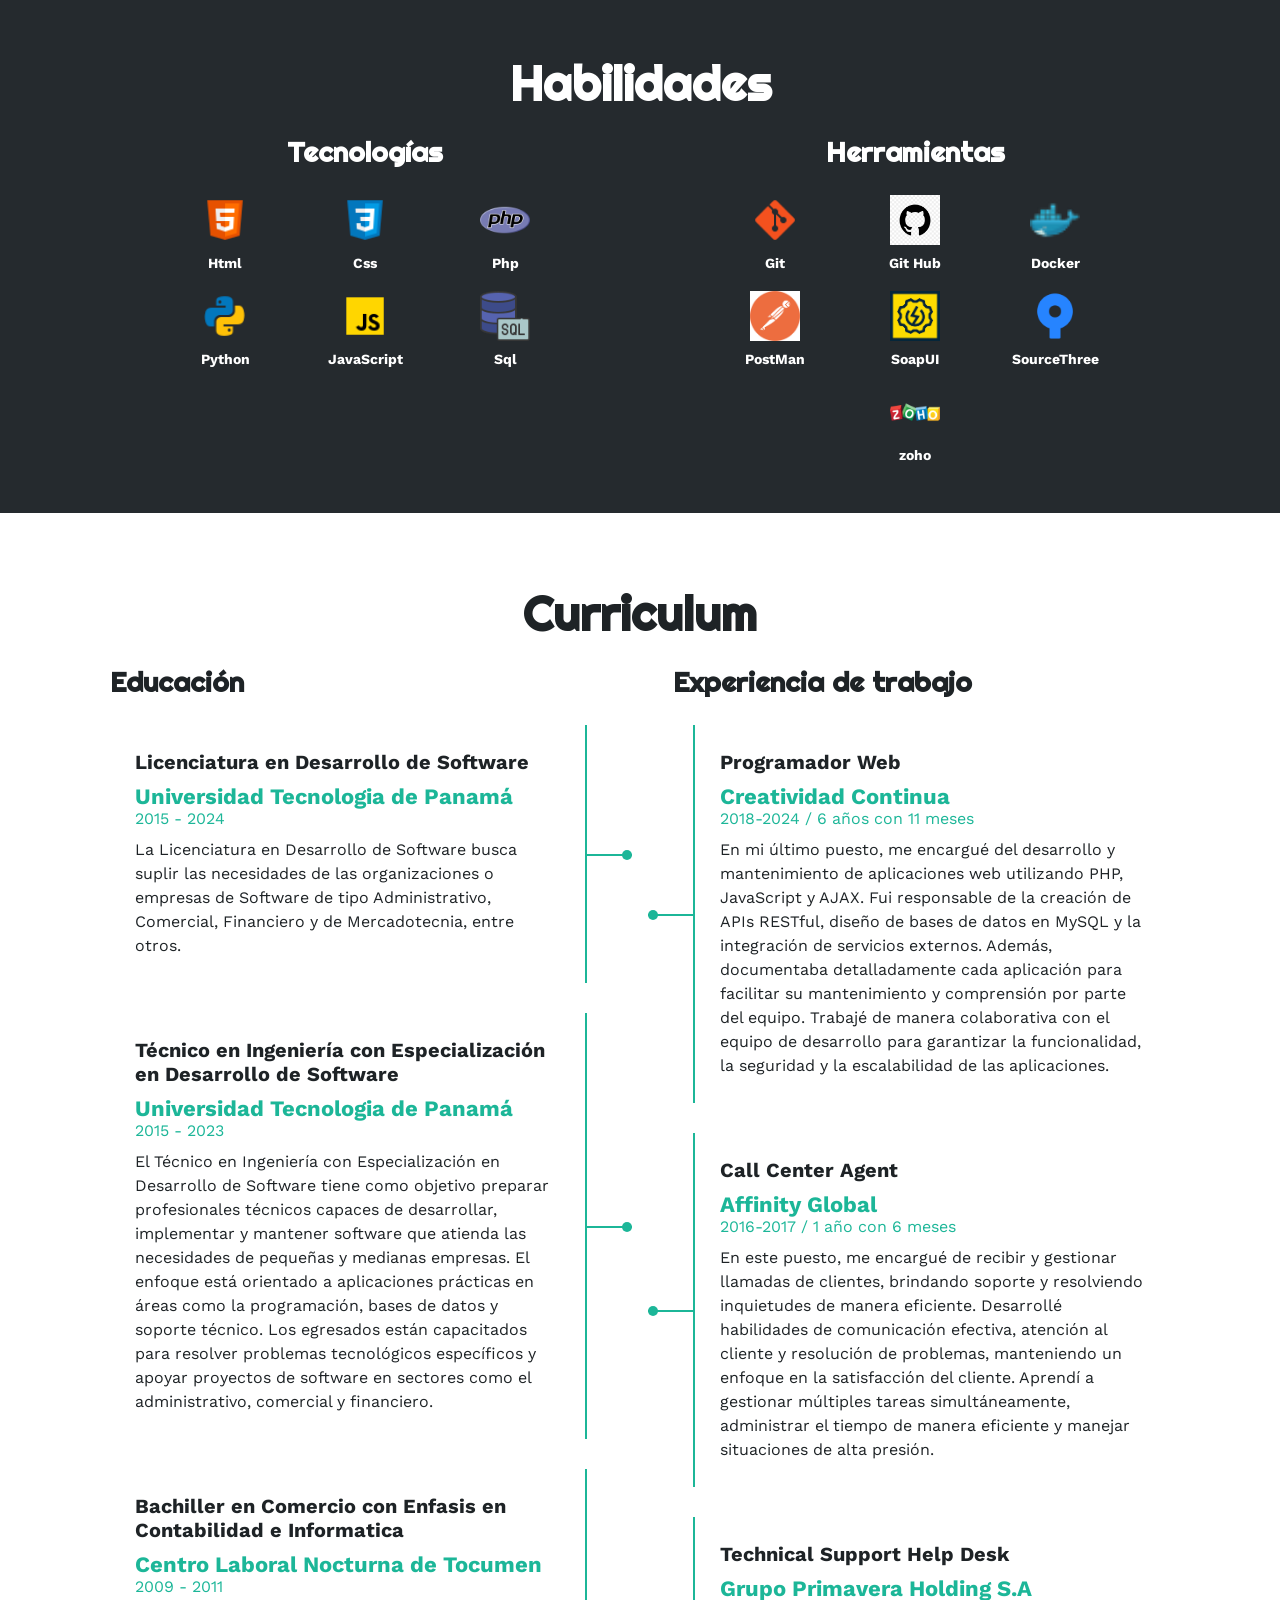
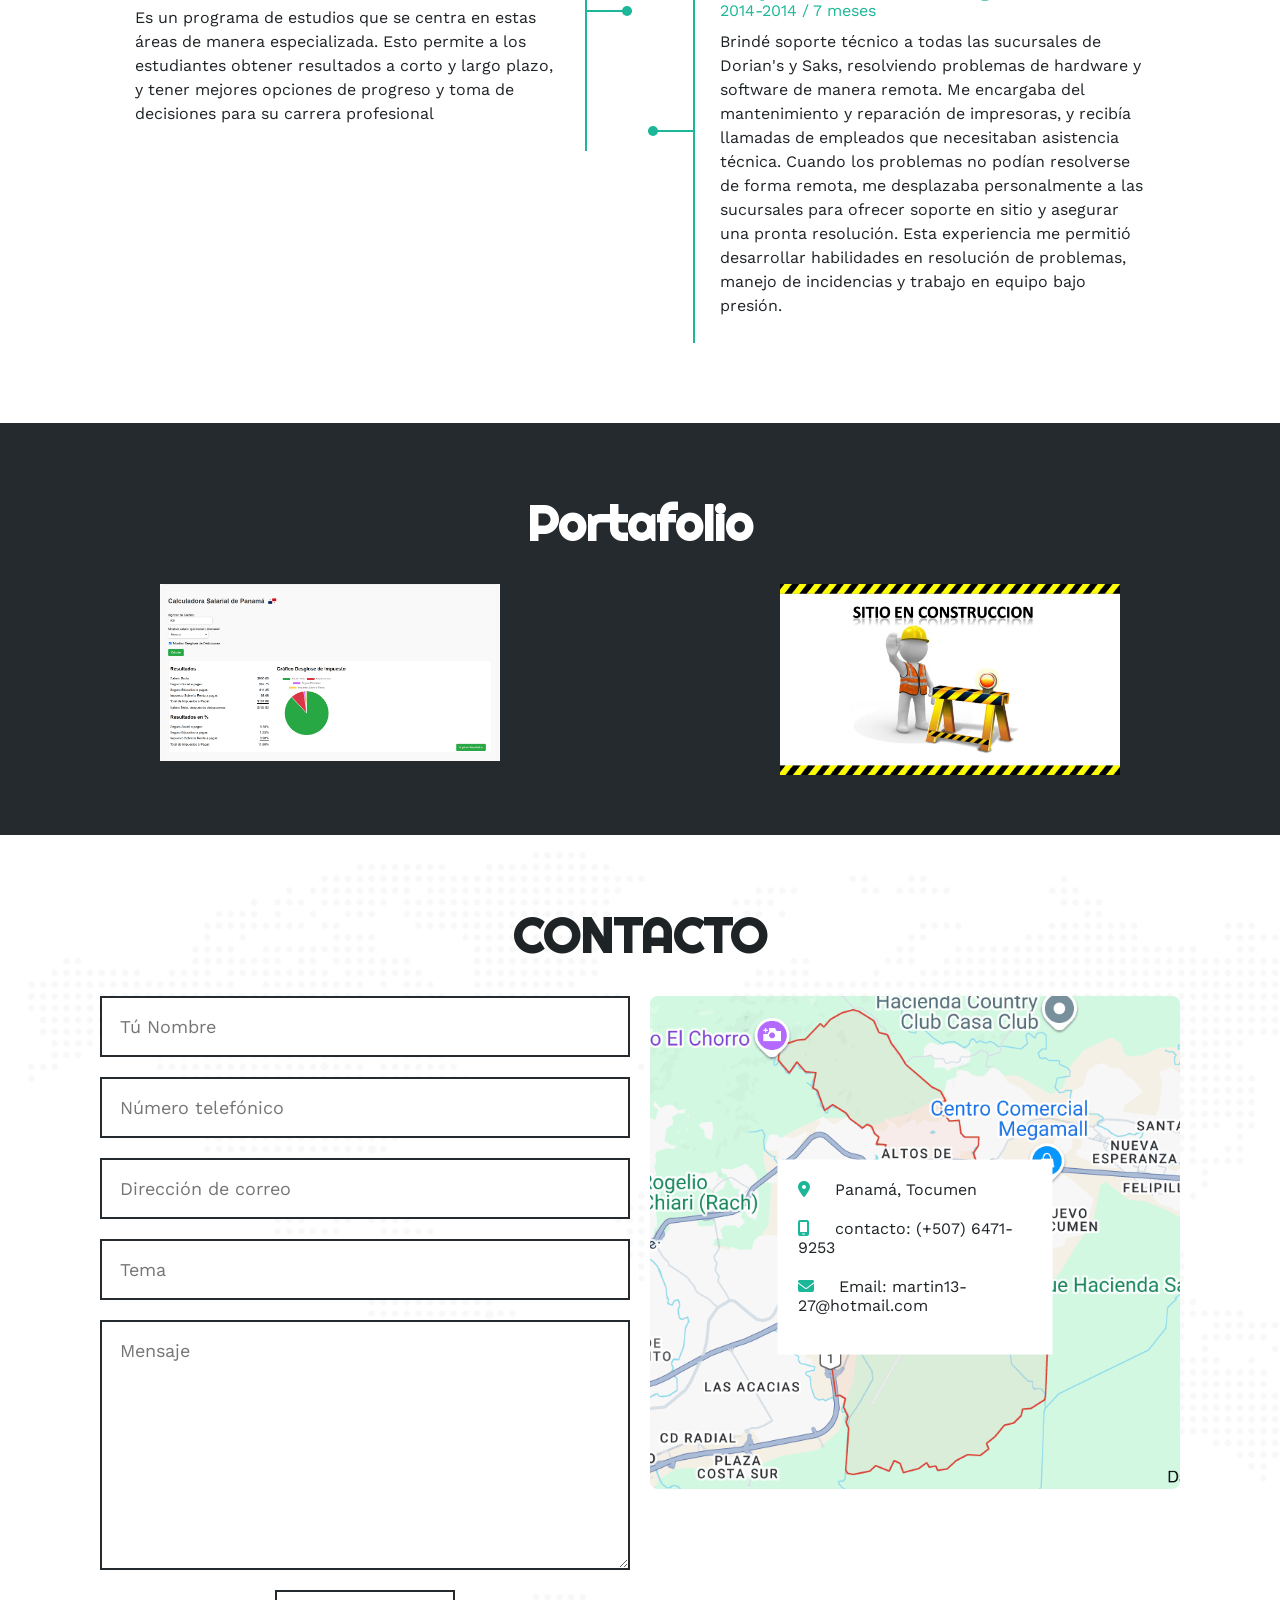
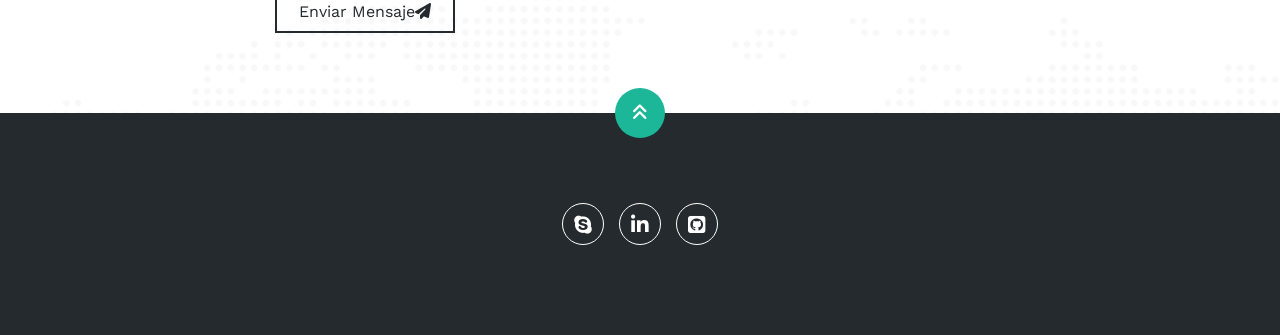
==== commit 91a704e3: "Update index.html" ====
--- a/index.html
+++ b/index.html
@@ -317,7 +317,7 @@
             <h2>Portafolio</h2>
             <div class="galeria">
                 <div class="proyecto">
-                    <a href="https://calculadorasalarial507.zeabur.app/" target="_blank" rel="noopener noreferrer">
+                    <a href="https://calculadora.mayanjo.cloud/" target="_blank" rel="noopener noreferrer">
                         <img src="img/calculadora.png" alt="">
                         <div class="overlay">
                             <h3>Calculadora de Salario</h3>
@@ -326,11 +326,13 @@
                     </a>
                 </div>
                 <div class="proyecto">
-                    <img src="img/mantenimiento.jpg" alt="">
-                    <div class="overlay">
-                        <h3>Login</h3>
-                        <p>Ingresar</p>
-                    </div>
+                    <a href="https://monitoreo.mayanjo.cloud/" target="_blank" rel="noopener noreferrer">
+                        <img src="img/monitoreo.jpg" alt="">
+                        <div class="overlay">
+                            <h3>Monitoreo del Agua</h3>
+                            <p>Ingresar</p>
+                        </div>
+                    </a>
                 </div>
                 <div class="proyecto">
                     <img src="img/mantenimiento.jpg" alt="">
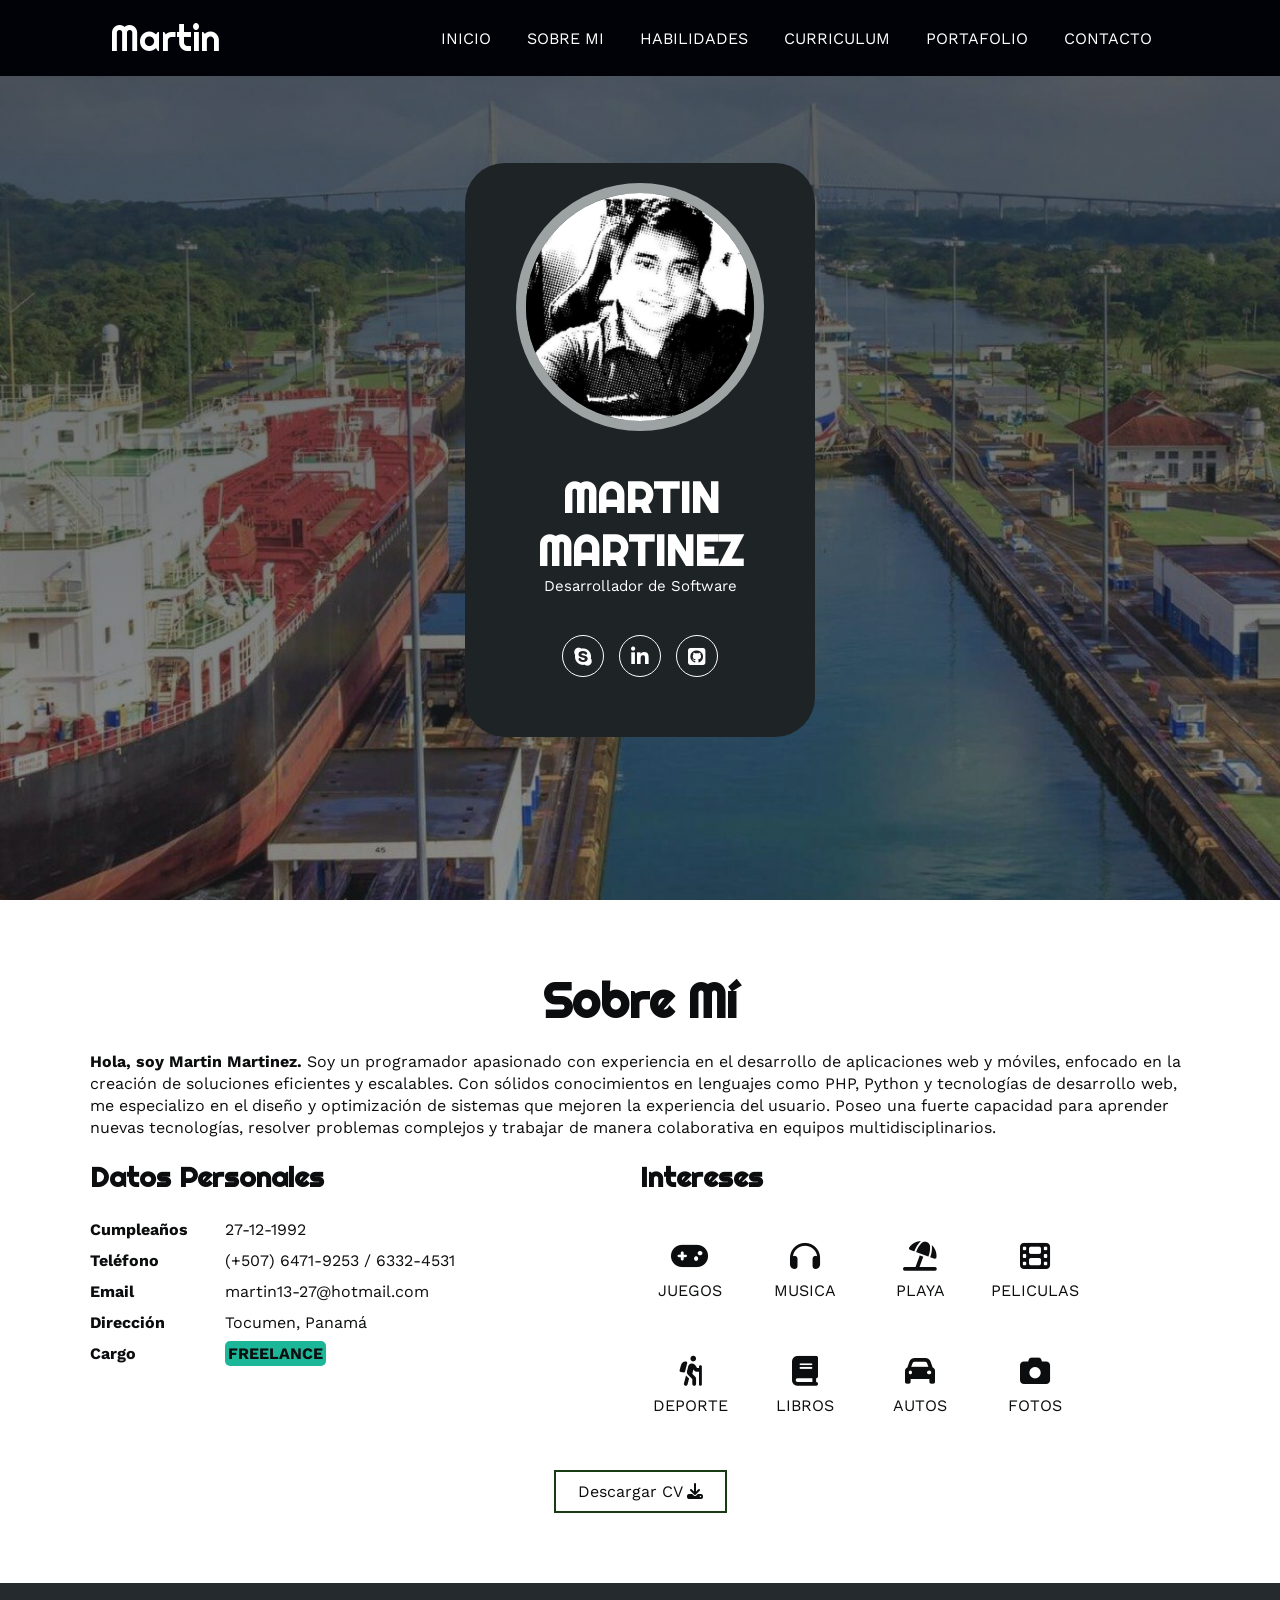
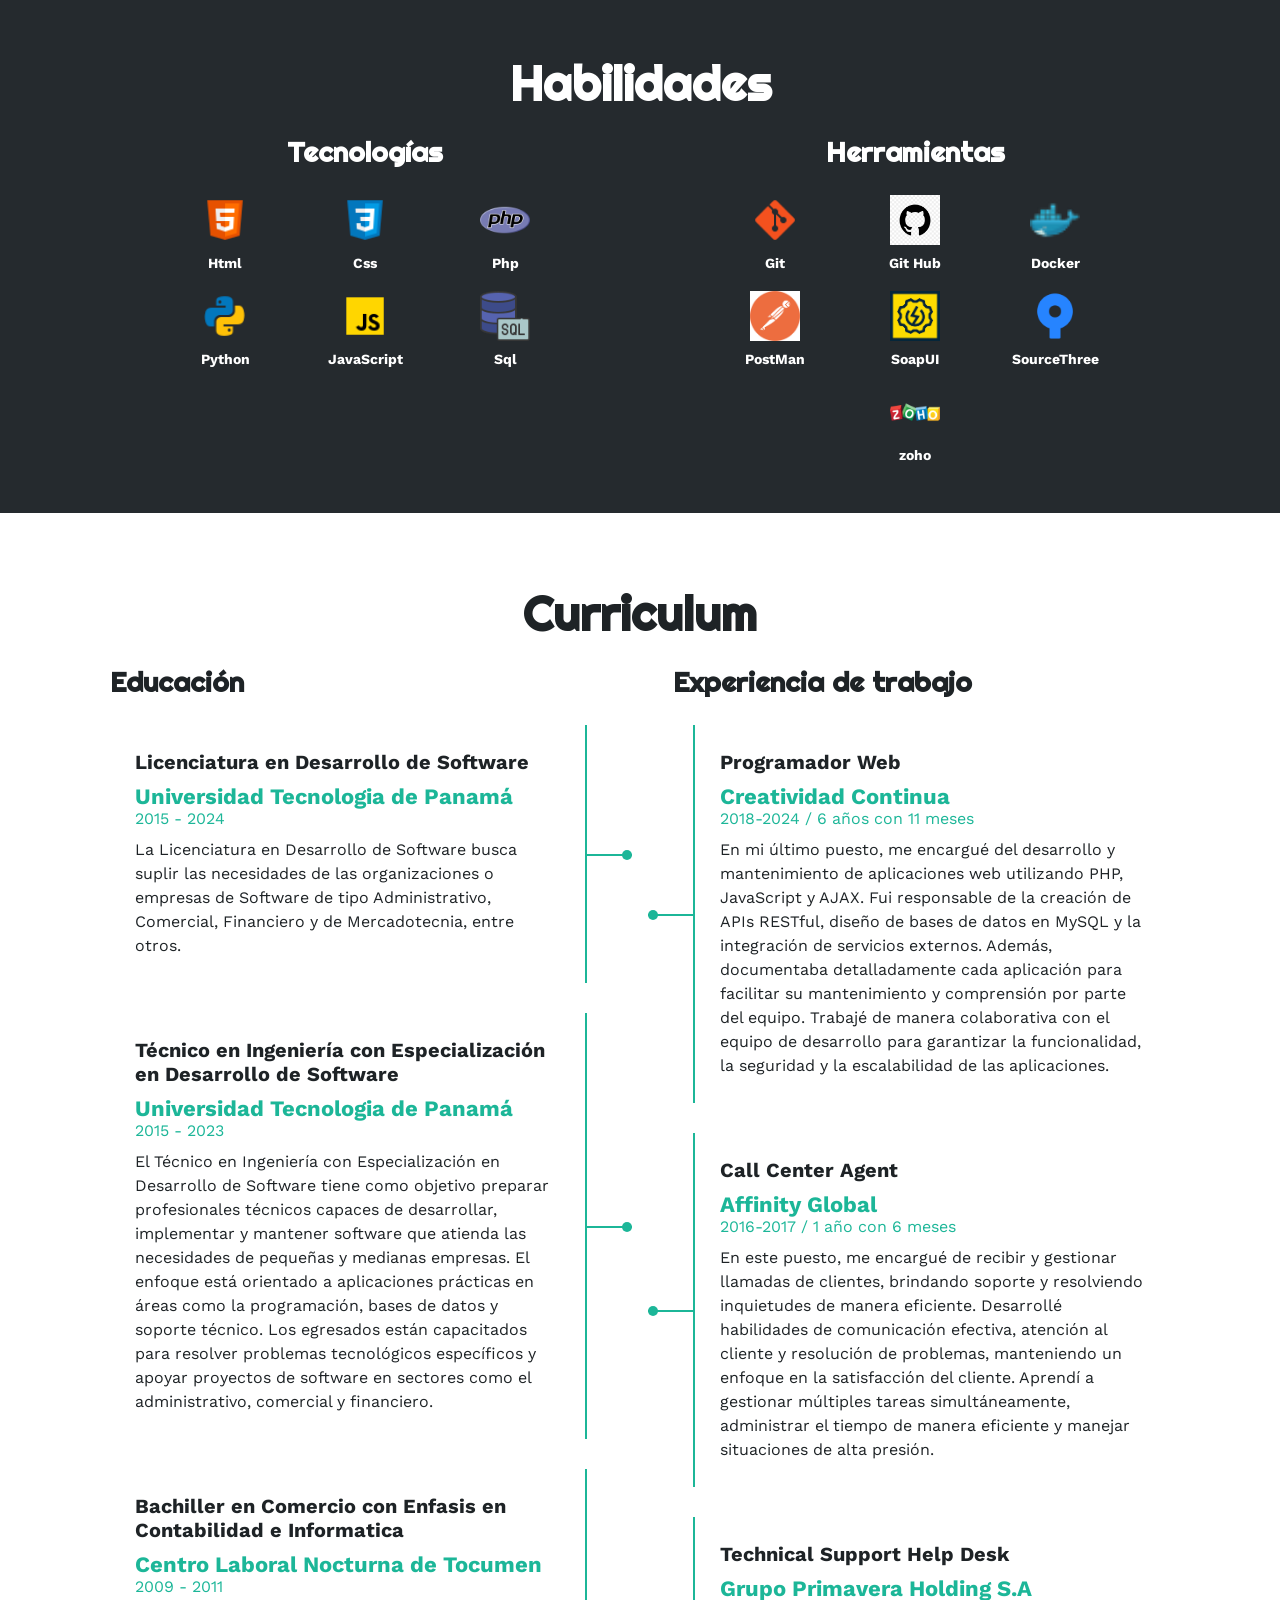
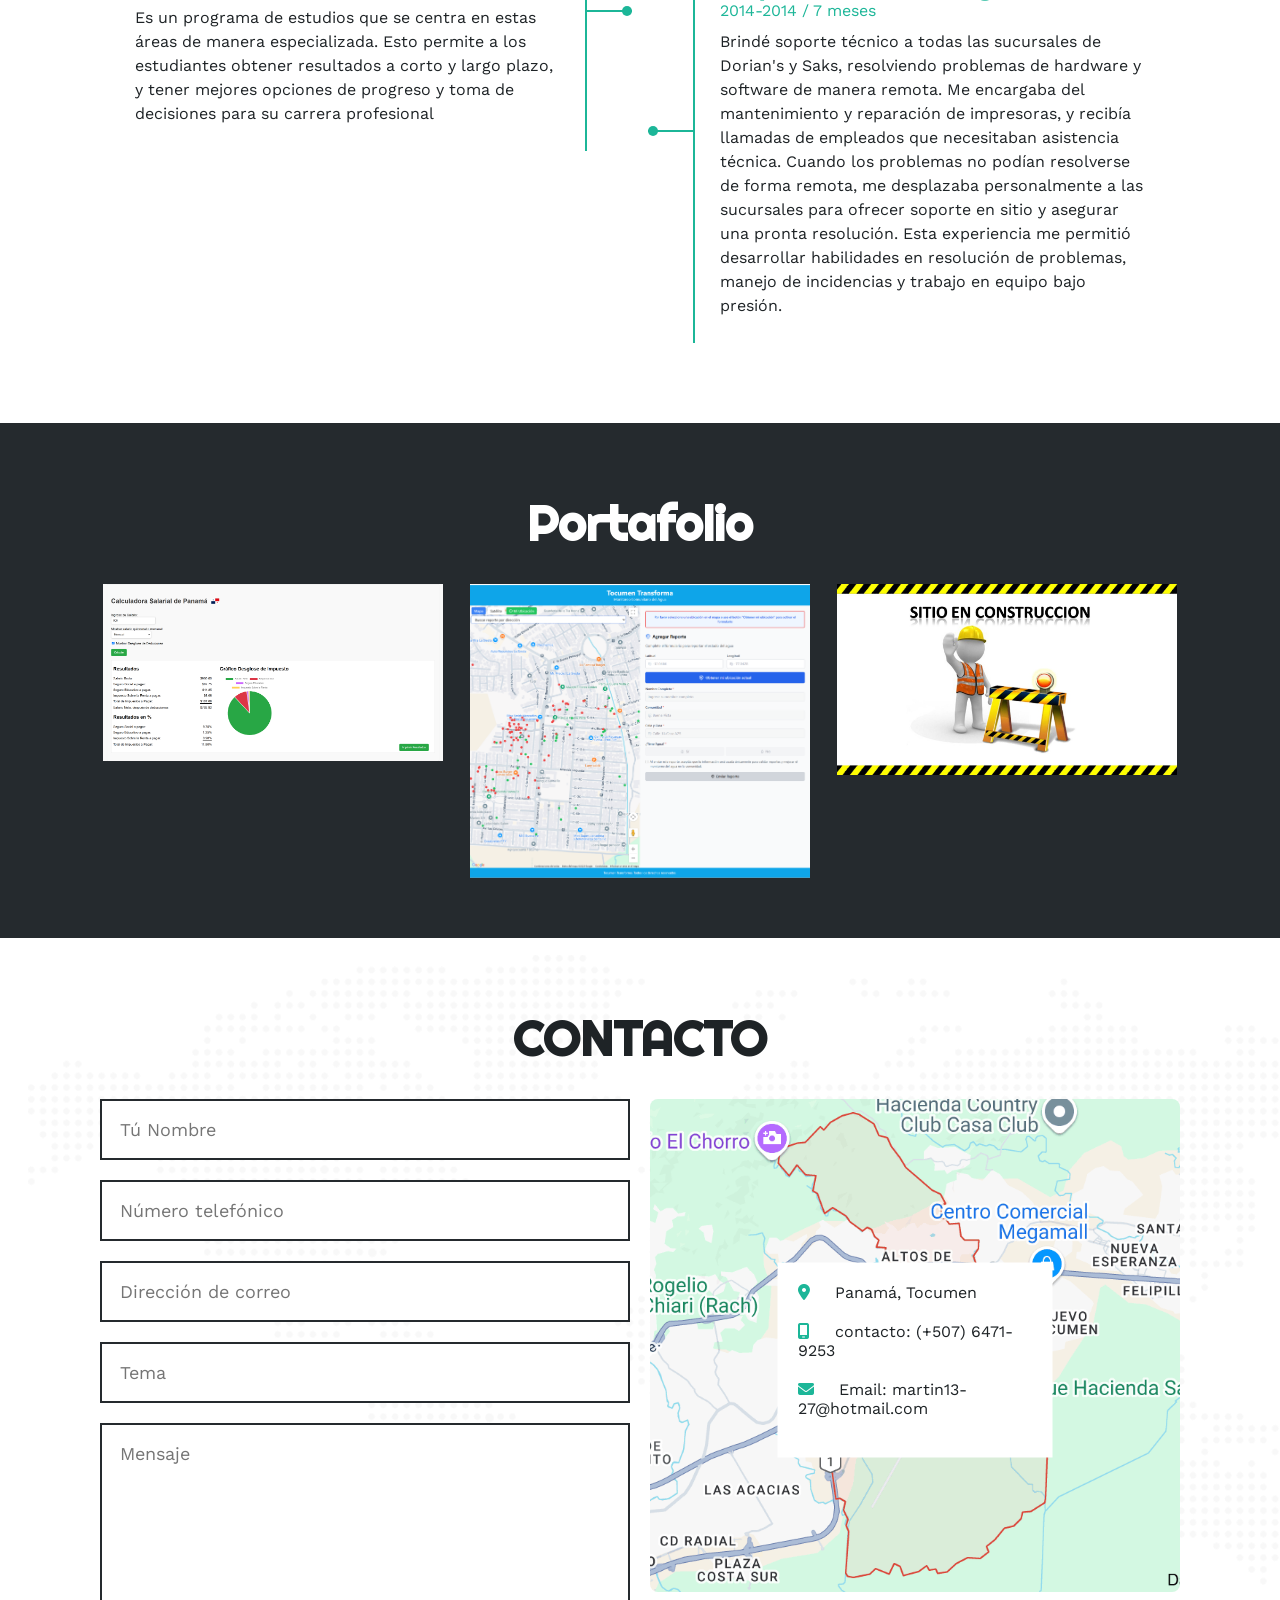
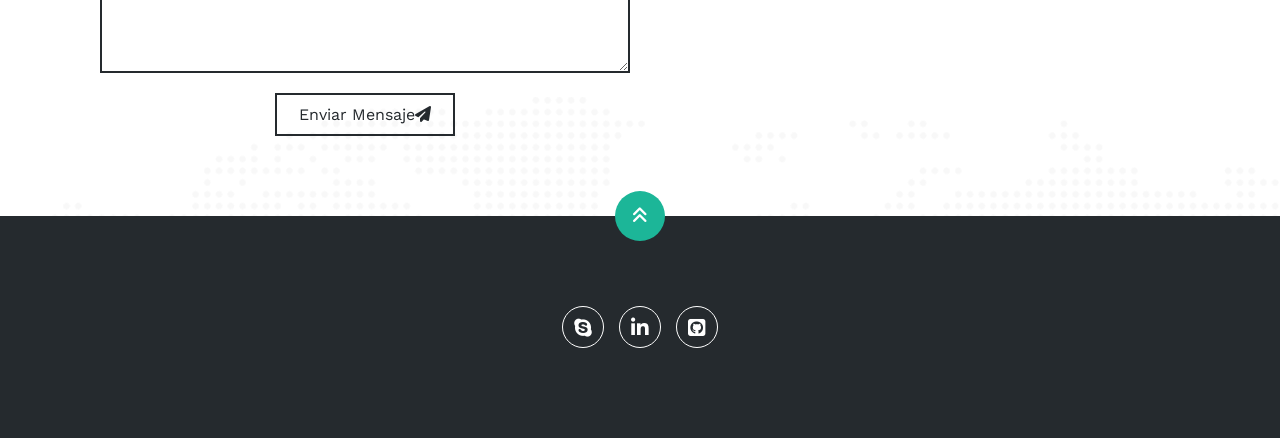
==== commit 70591126: "Update index.html" ====
--- a/index.html
+++ b/index.html
@@ -327,7 +327,7 @@
                 </div>
                 <div class="proyecto">
                     <a href="https://monitoreo.mayanjo.cloud/" target="_blank" rel="noopener noreferrer">
-                        <img src="img/monitoreo.jpg" alt="">
+                        <img src="img/monitoreo.PNG" alt="">
                         <div class="overlay">
                             <h3>Monitoreo del Agua</h3>
                             <p>Ingresar</p>
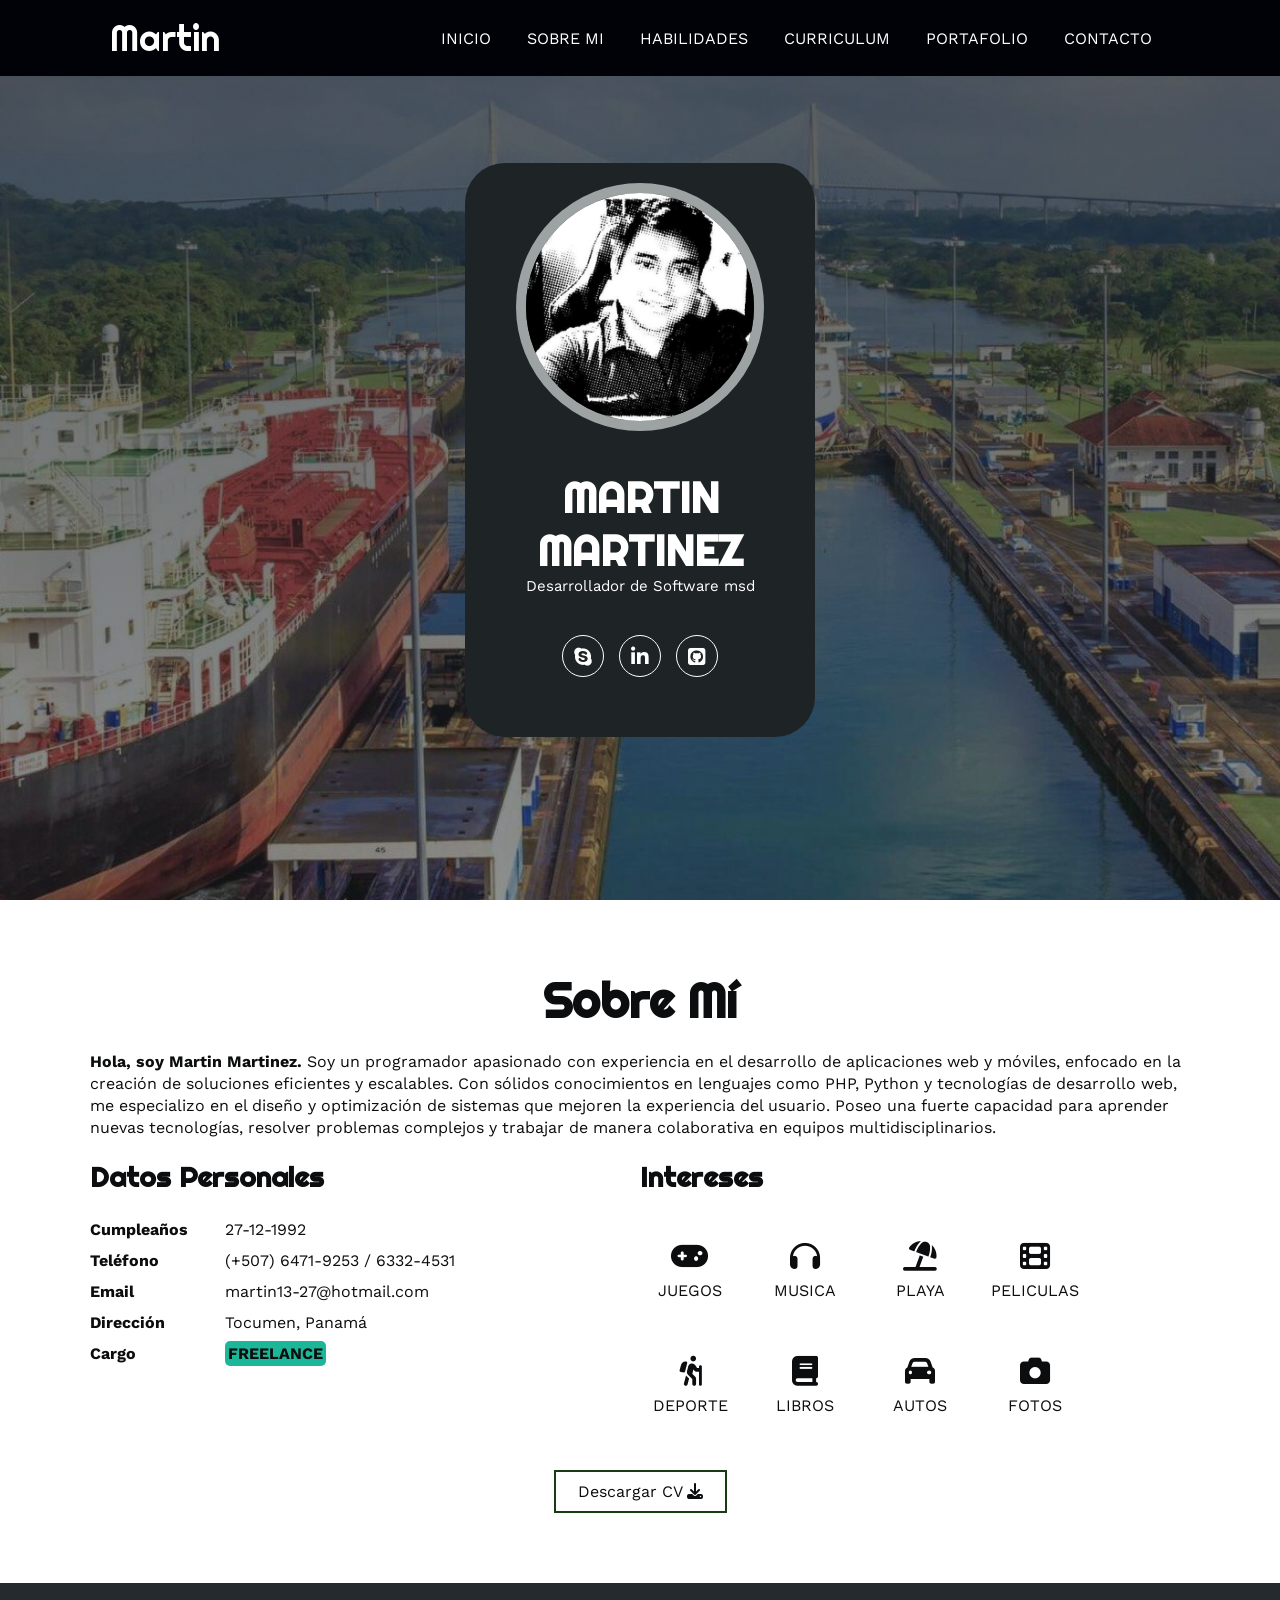
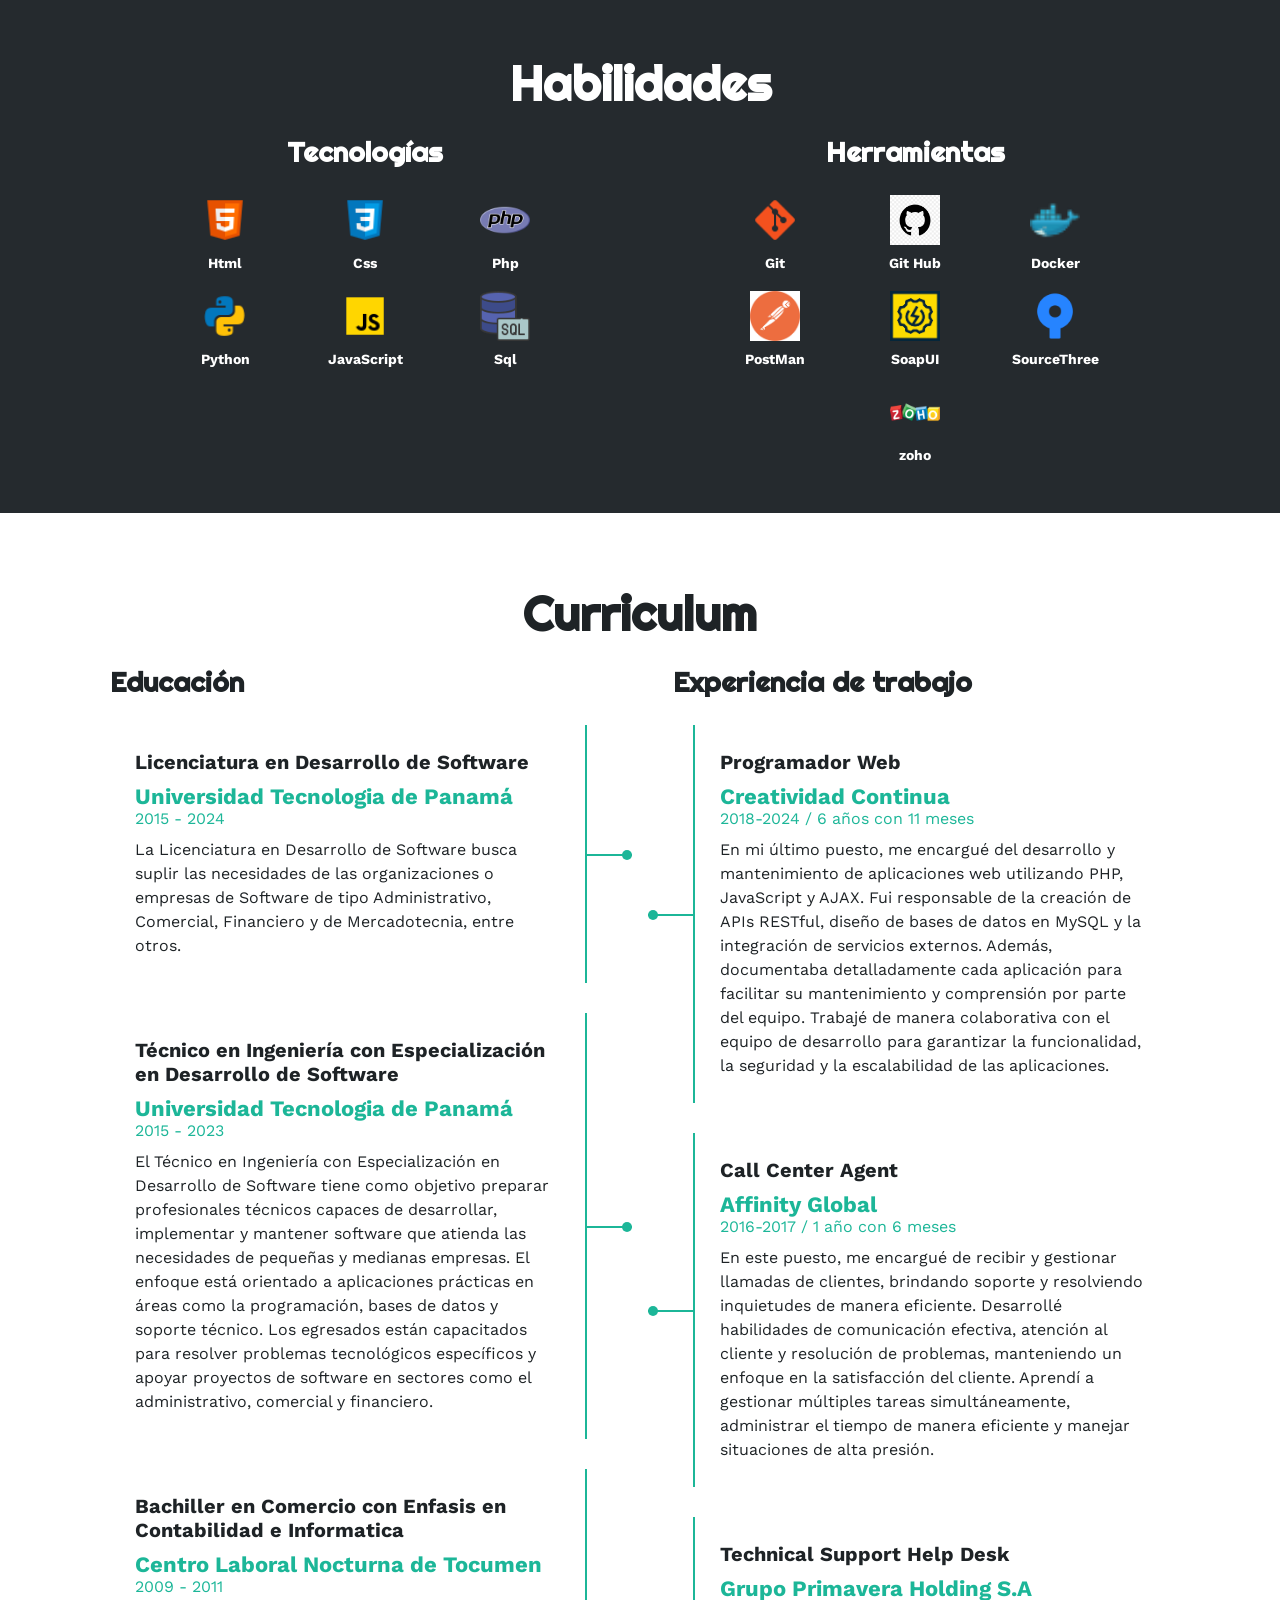
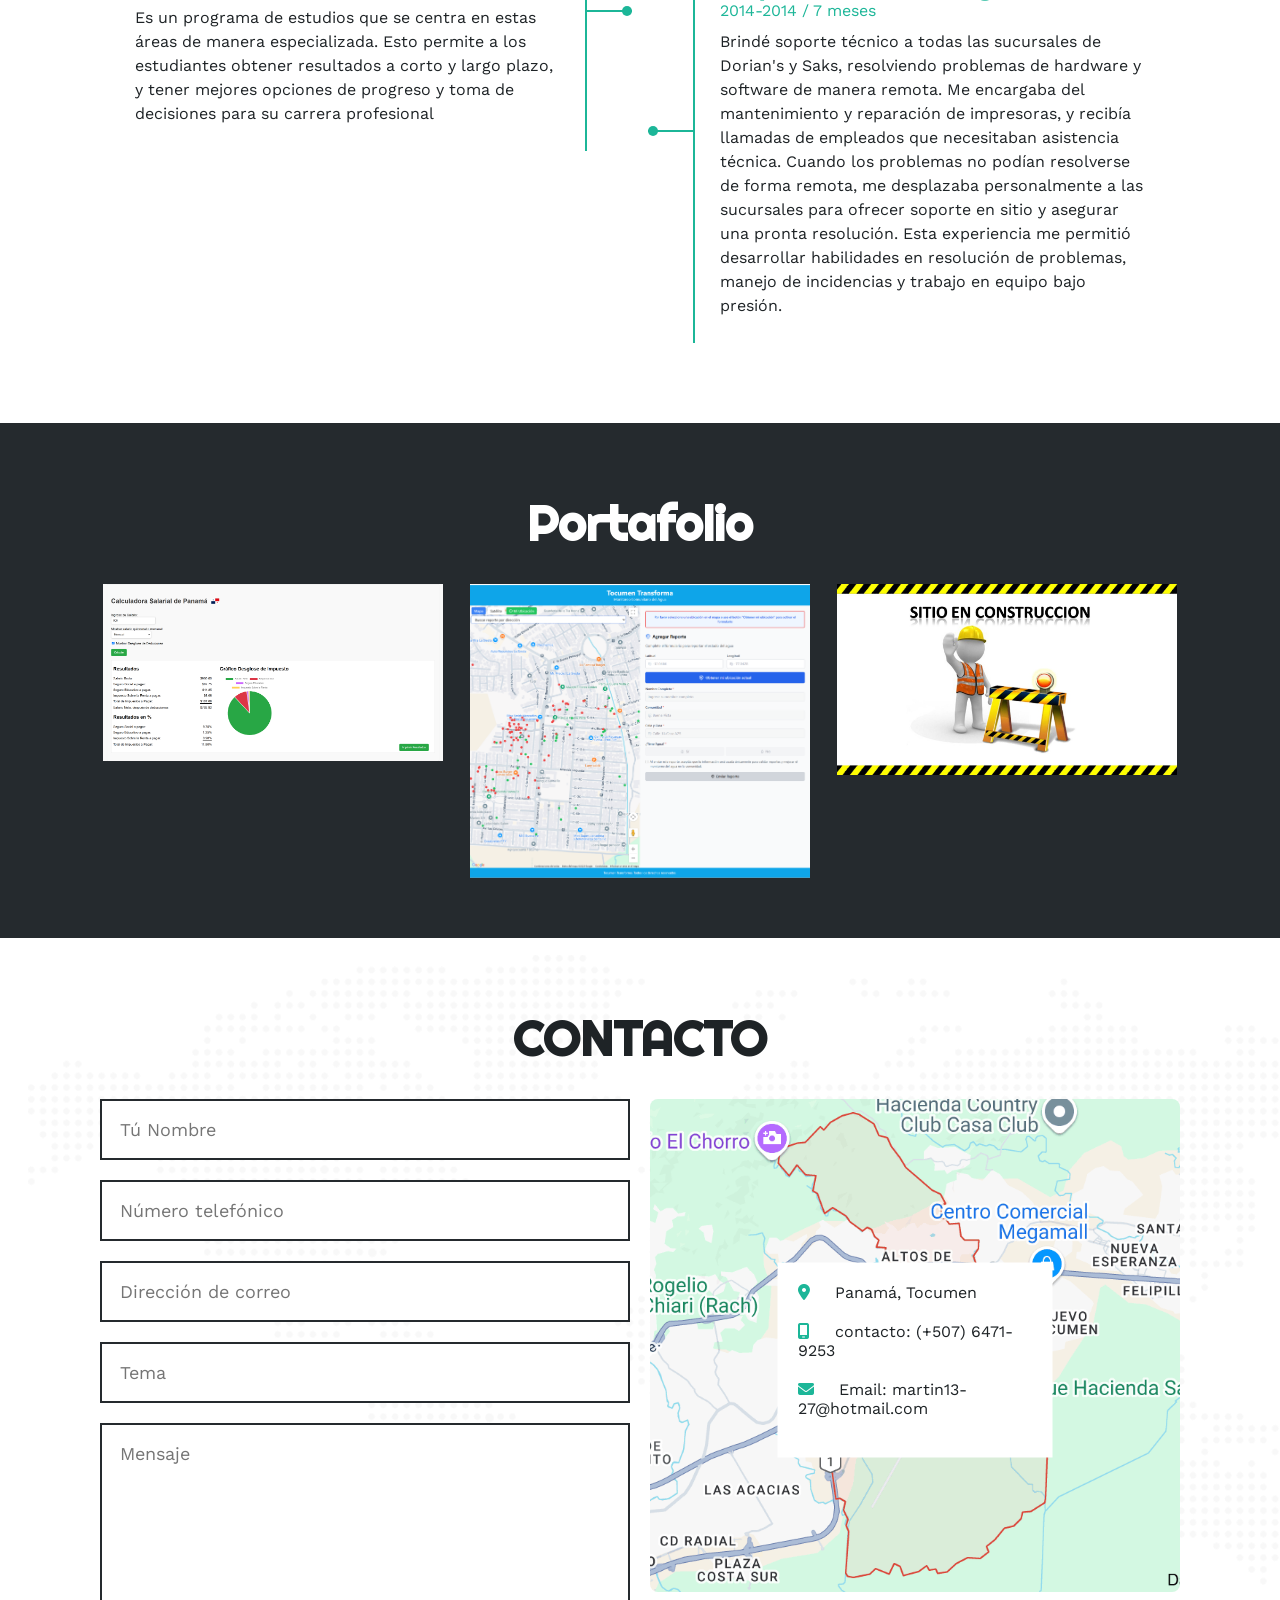
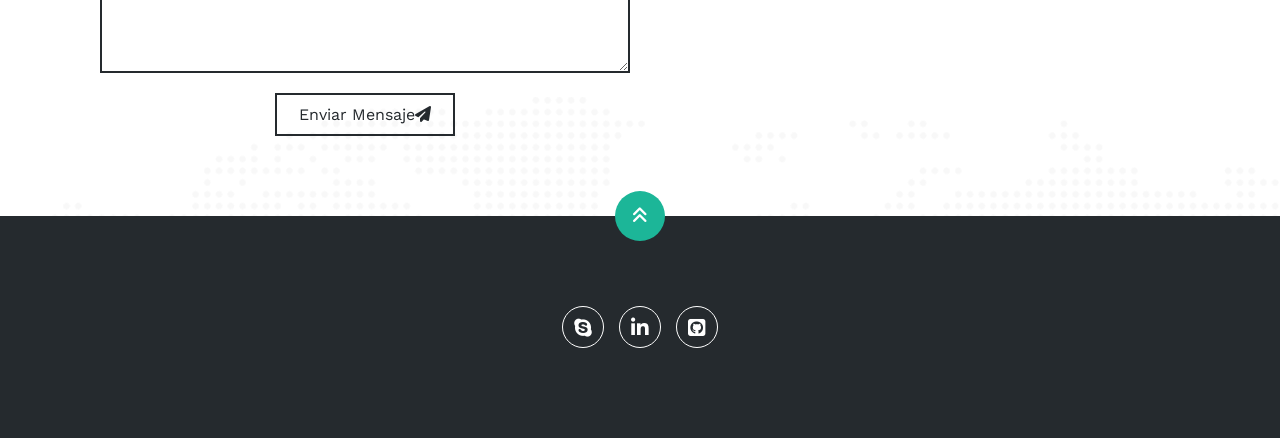
==== commit ec5d934b: "Update index.html" ====
--- a/index.html
+++ b/index.html
@@ -39,7 +39,7 @@
                 <img src="img/hero.jpeg" alt="">
             </div>
             <h1>MARTIN MARTINEZ</h1>
-            <h2>Desarrollador de Software </h2>
+            <h2>Desarrollador de Software msd</h2>
             <div class="redes">
                 <!-- <a href="#"><i class="fa-brands fa-facebook-f"></i></a>
                 <a href="#"><i class="fa-brands fa-twitter"></i></a> -->
@@ -428,3 +428,4 @@
     <script src="script.js"></script>
 </body>
 </html>
+
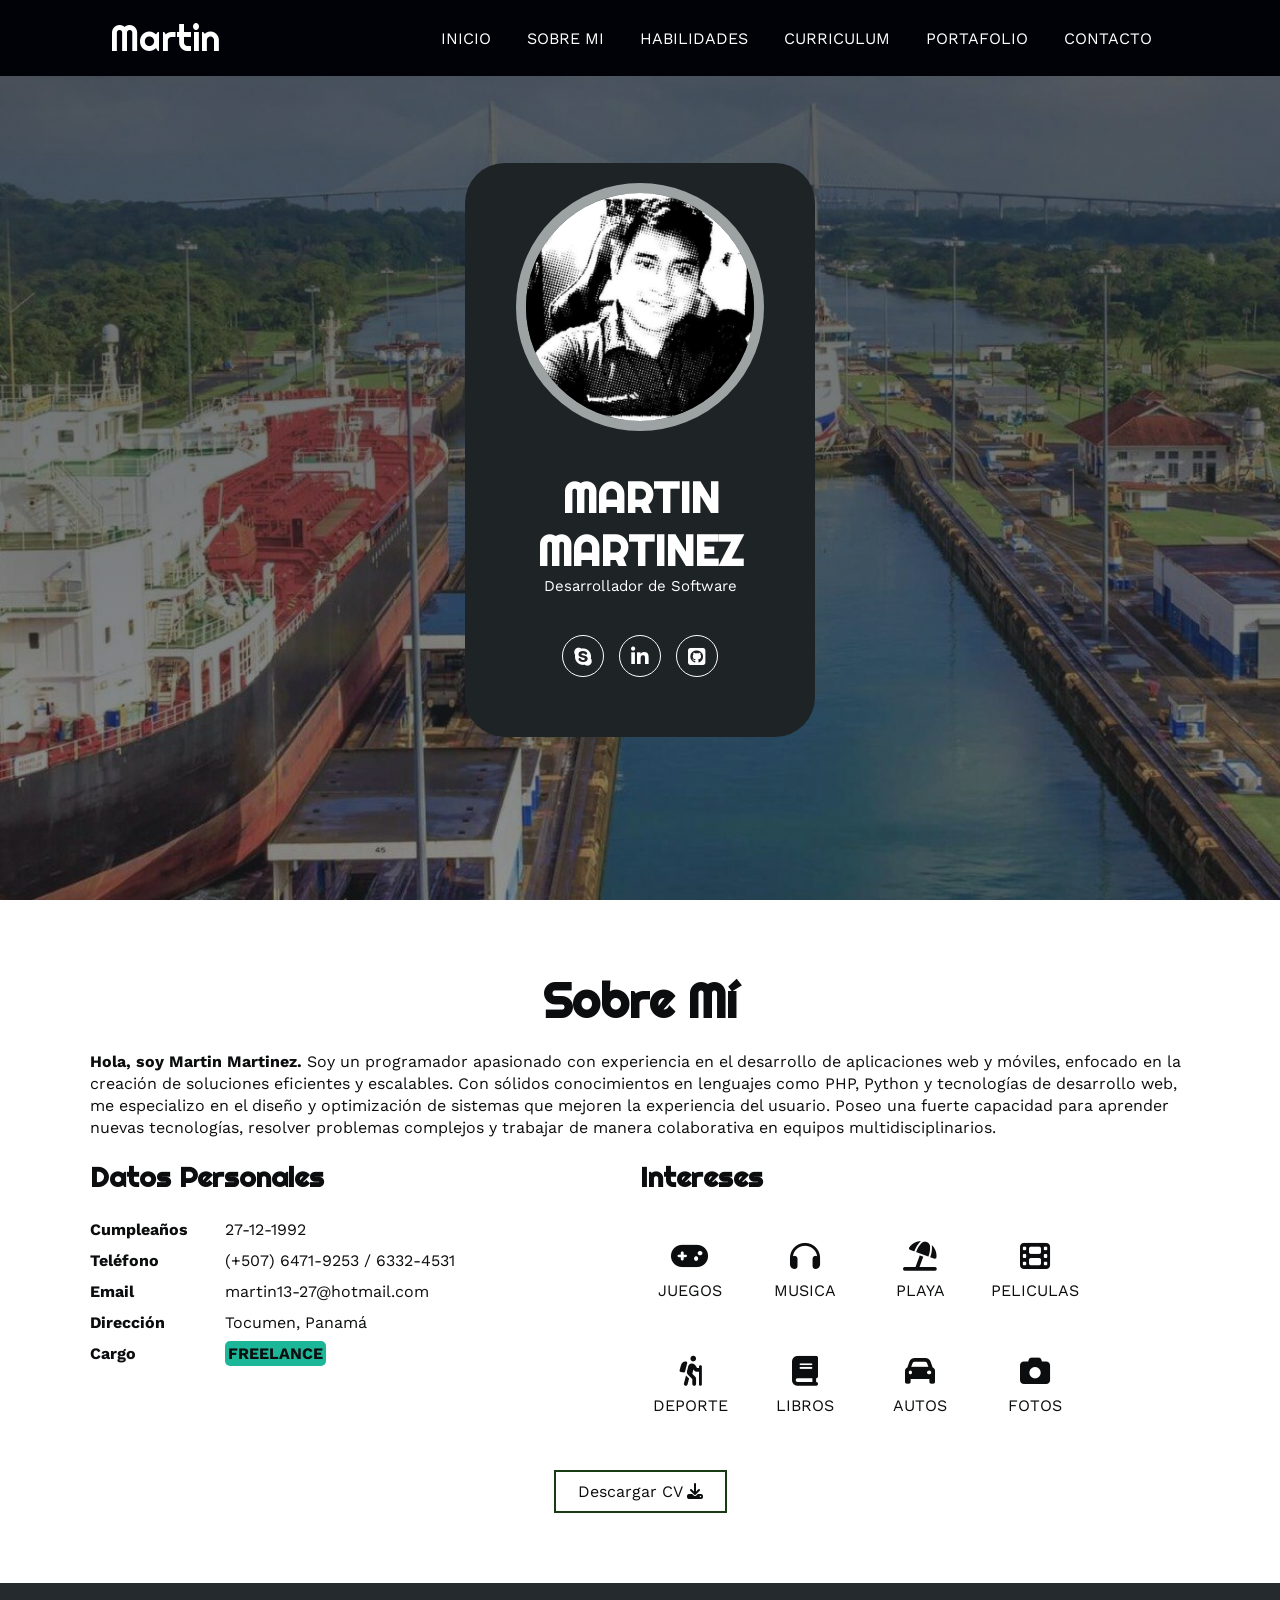
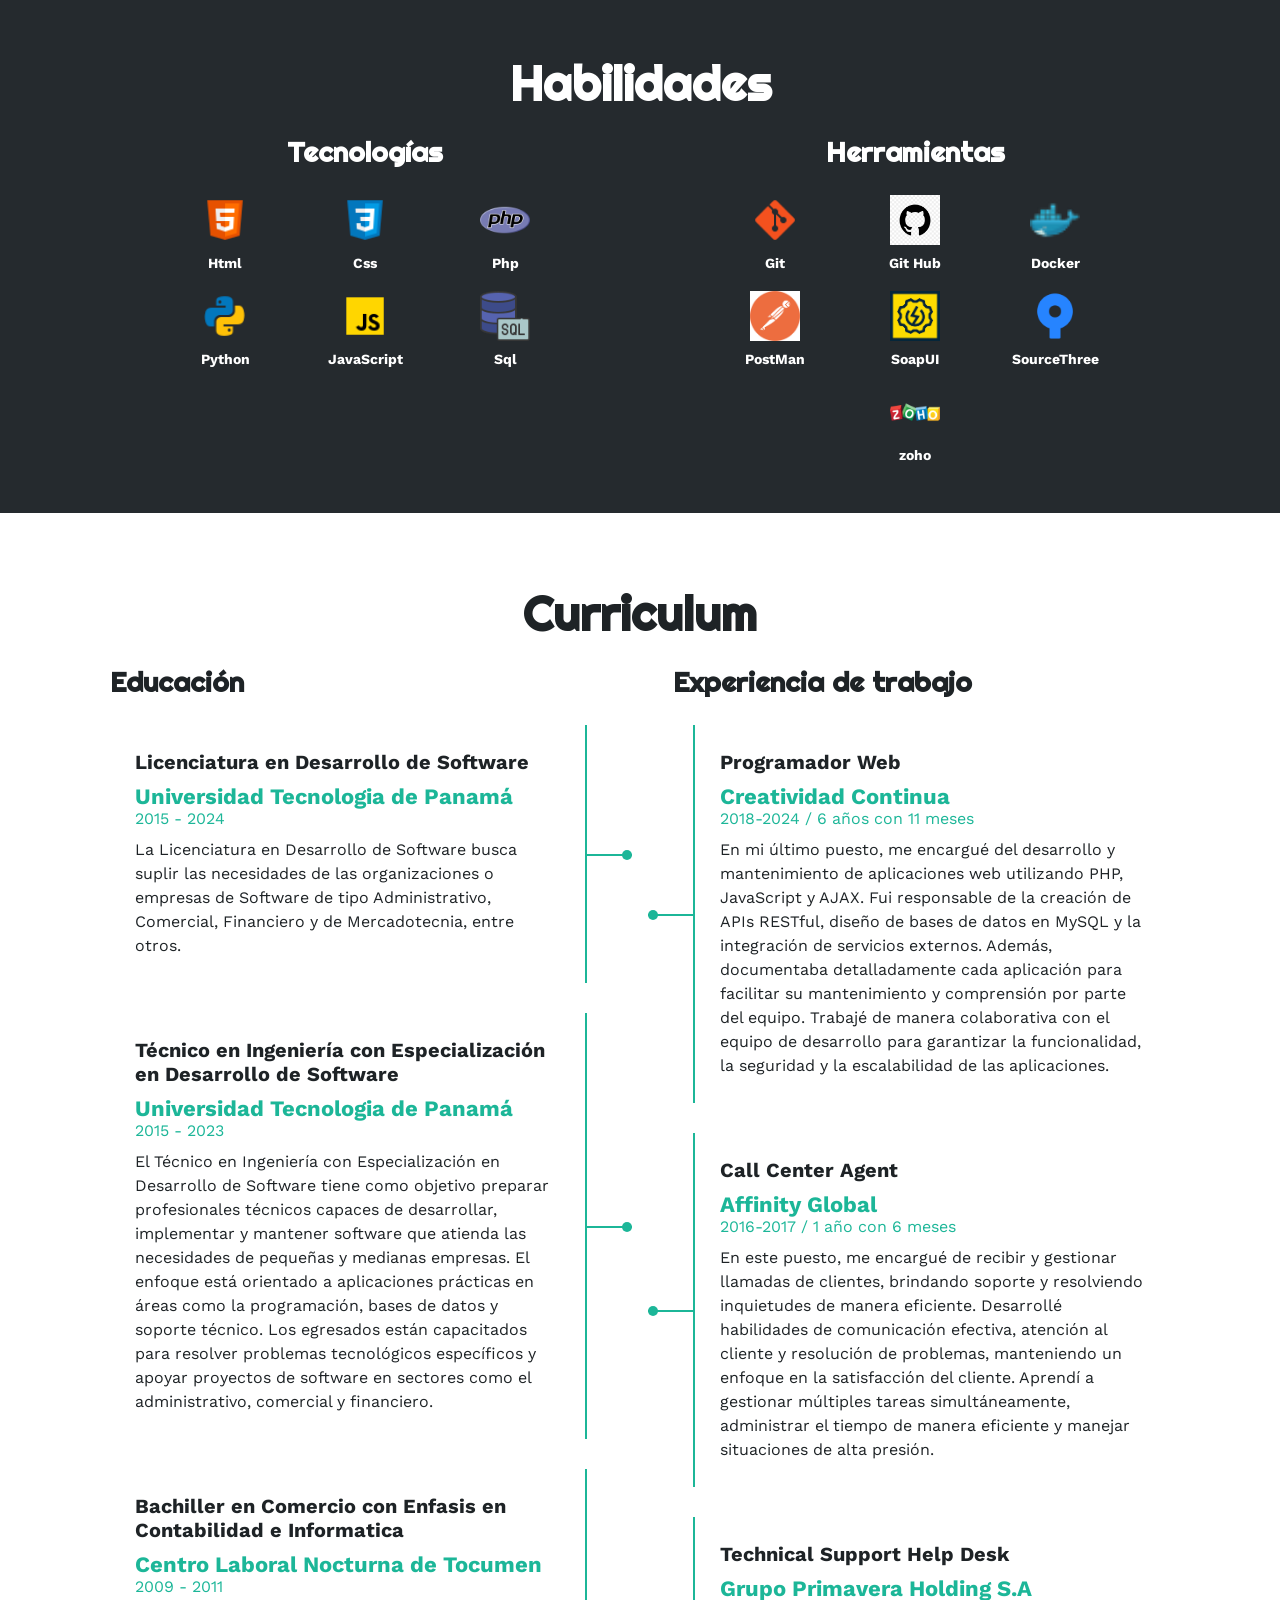
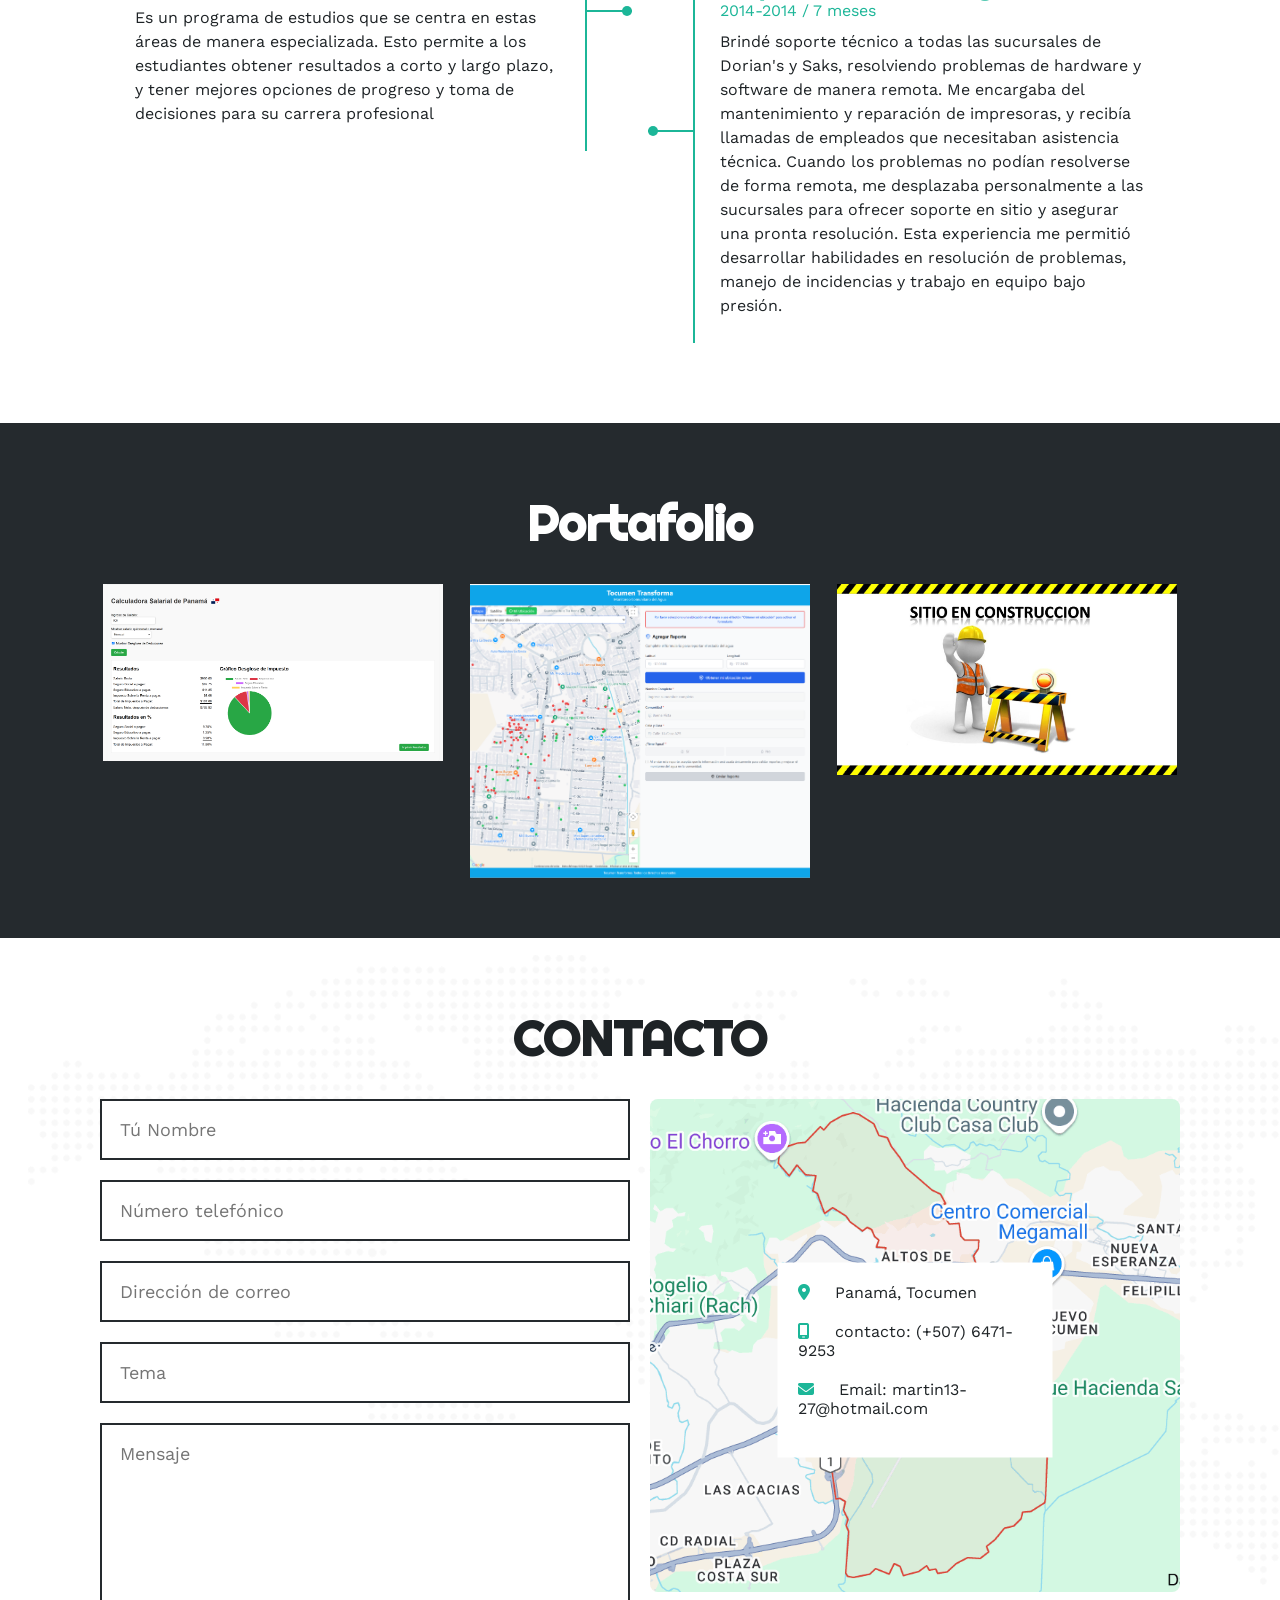
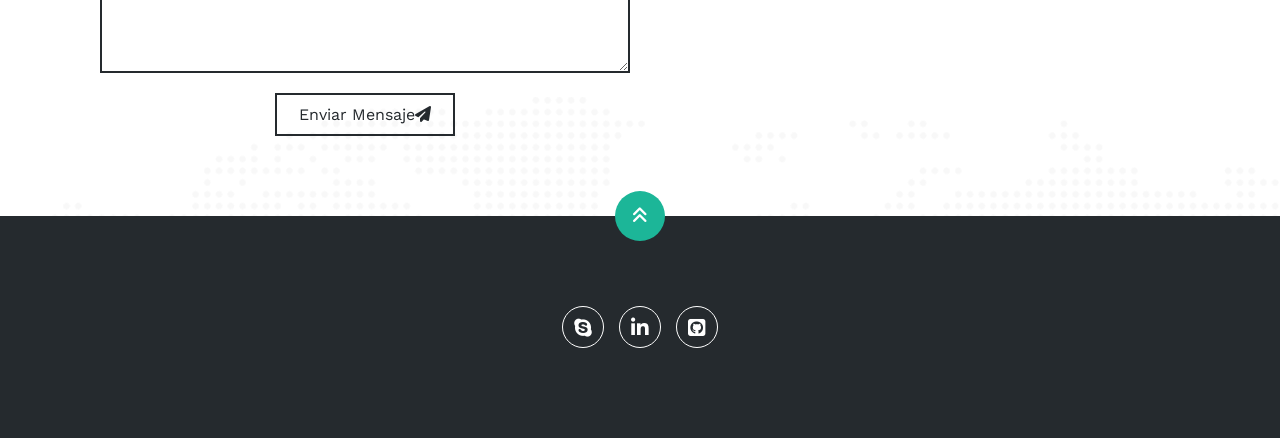
==== commit 4a269a49: "Update index.html" ====
--- a/index.html
+++ b/index.html
@@ -39,7 +39,7 @@
                 <img src="img/hero.jpeg" alt="">
             </div>
             <h1>MARTIN MARTINEZ</h1>
-            <h2>Desarrollador de Software msd</h2>
+            <h2>Desarrollador de Software</h2>
             <div class="redes">
                 <!-- <a href="#"><i class="fa-brands fa-facebook-f"></i></a>
                 <a href="#"><i class="fa-brands fa-twitter"></i></a> -->
@@ -429,3 +429,4 @@
 </body>
 </html>
 
+
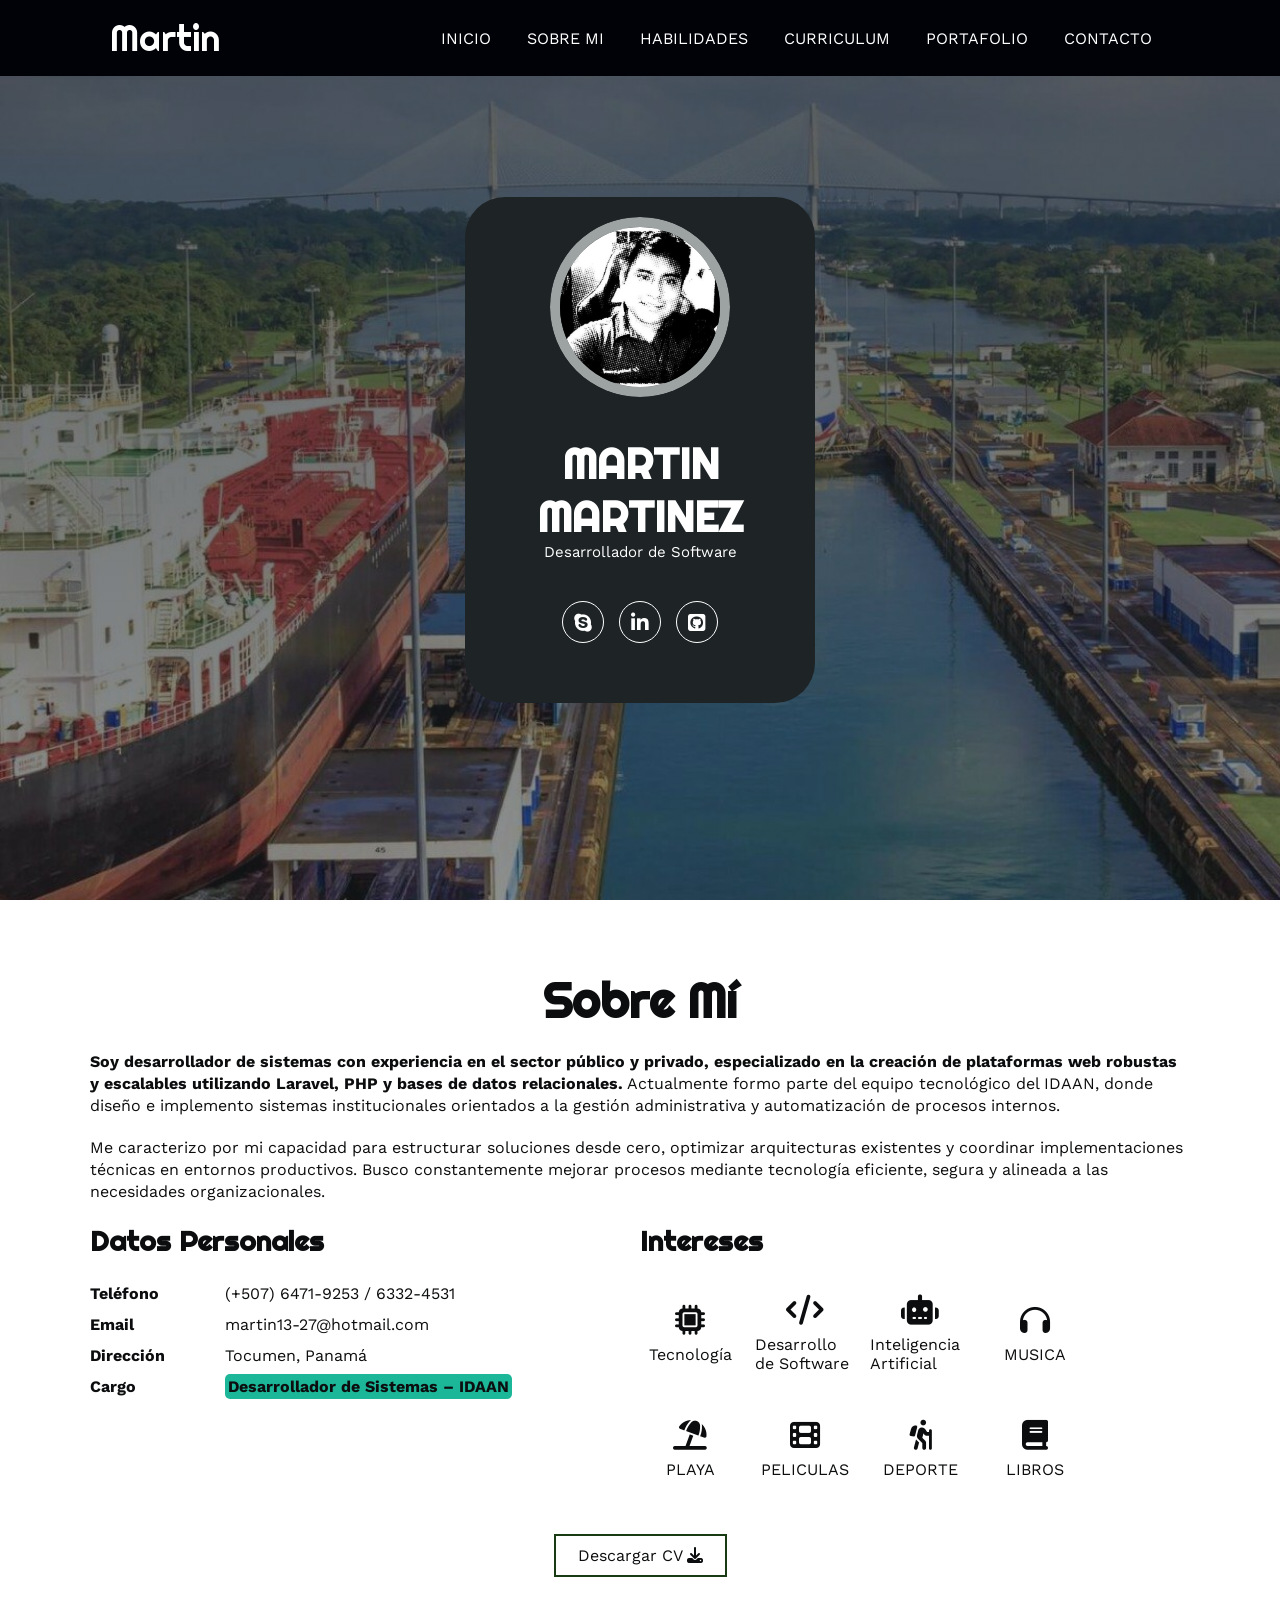
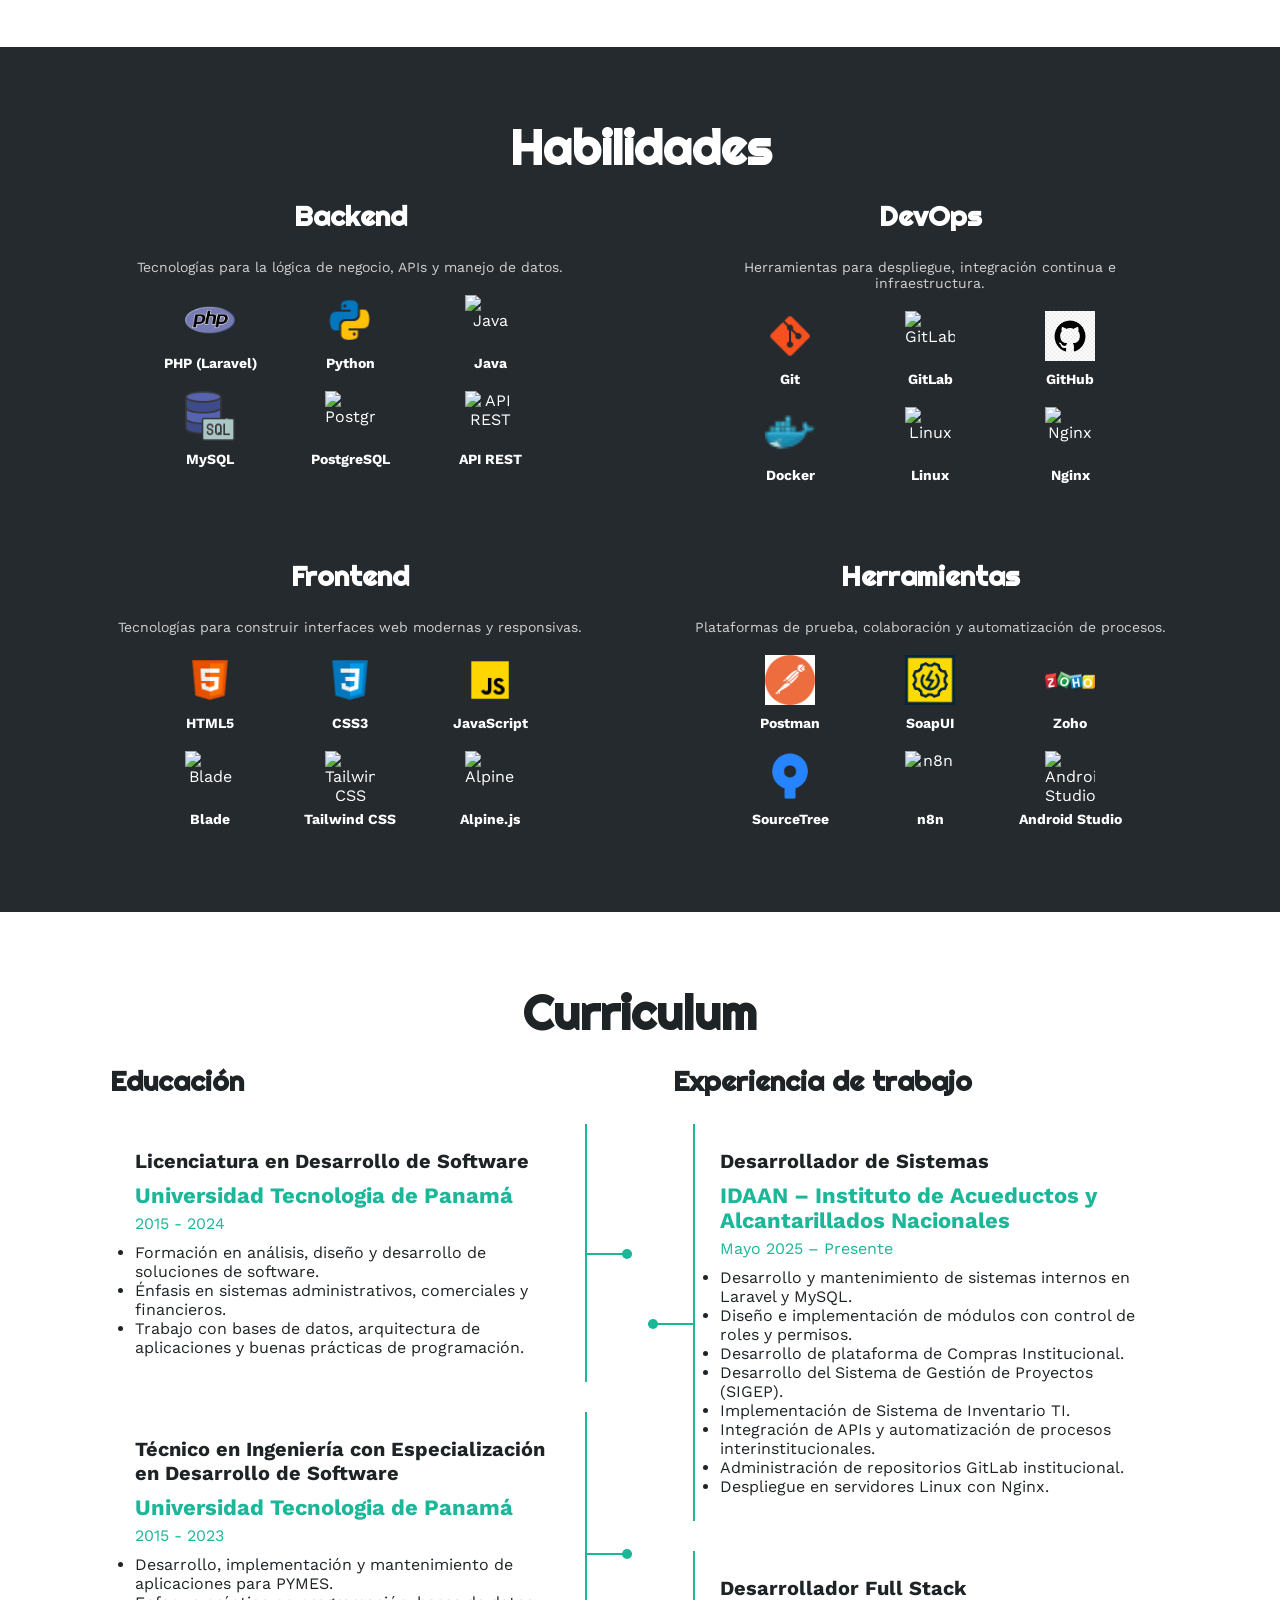
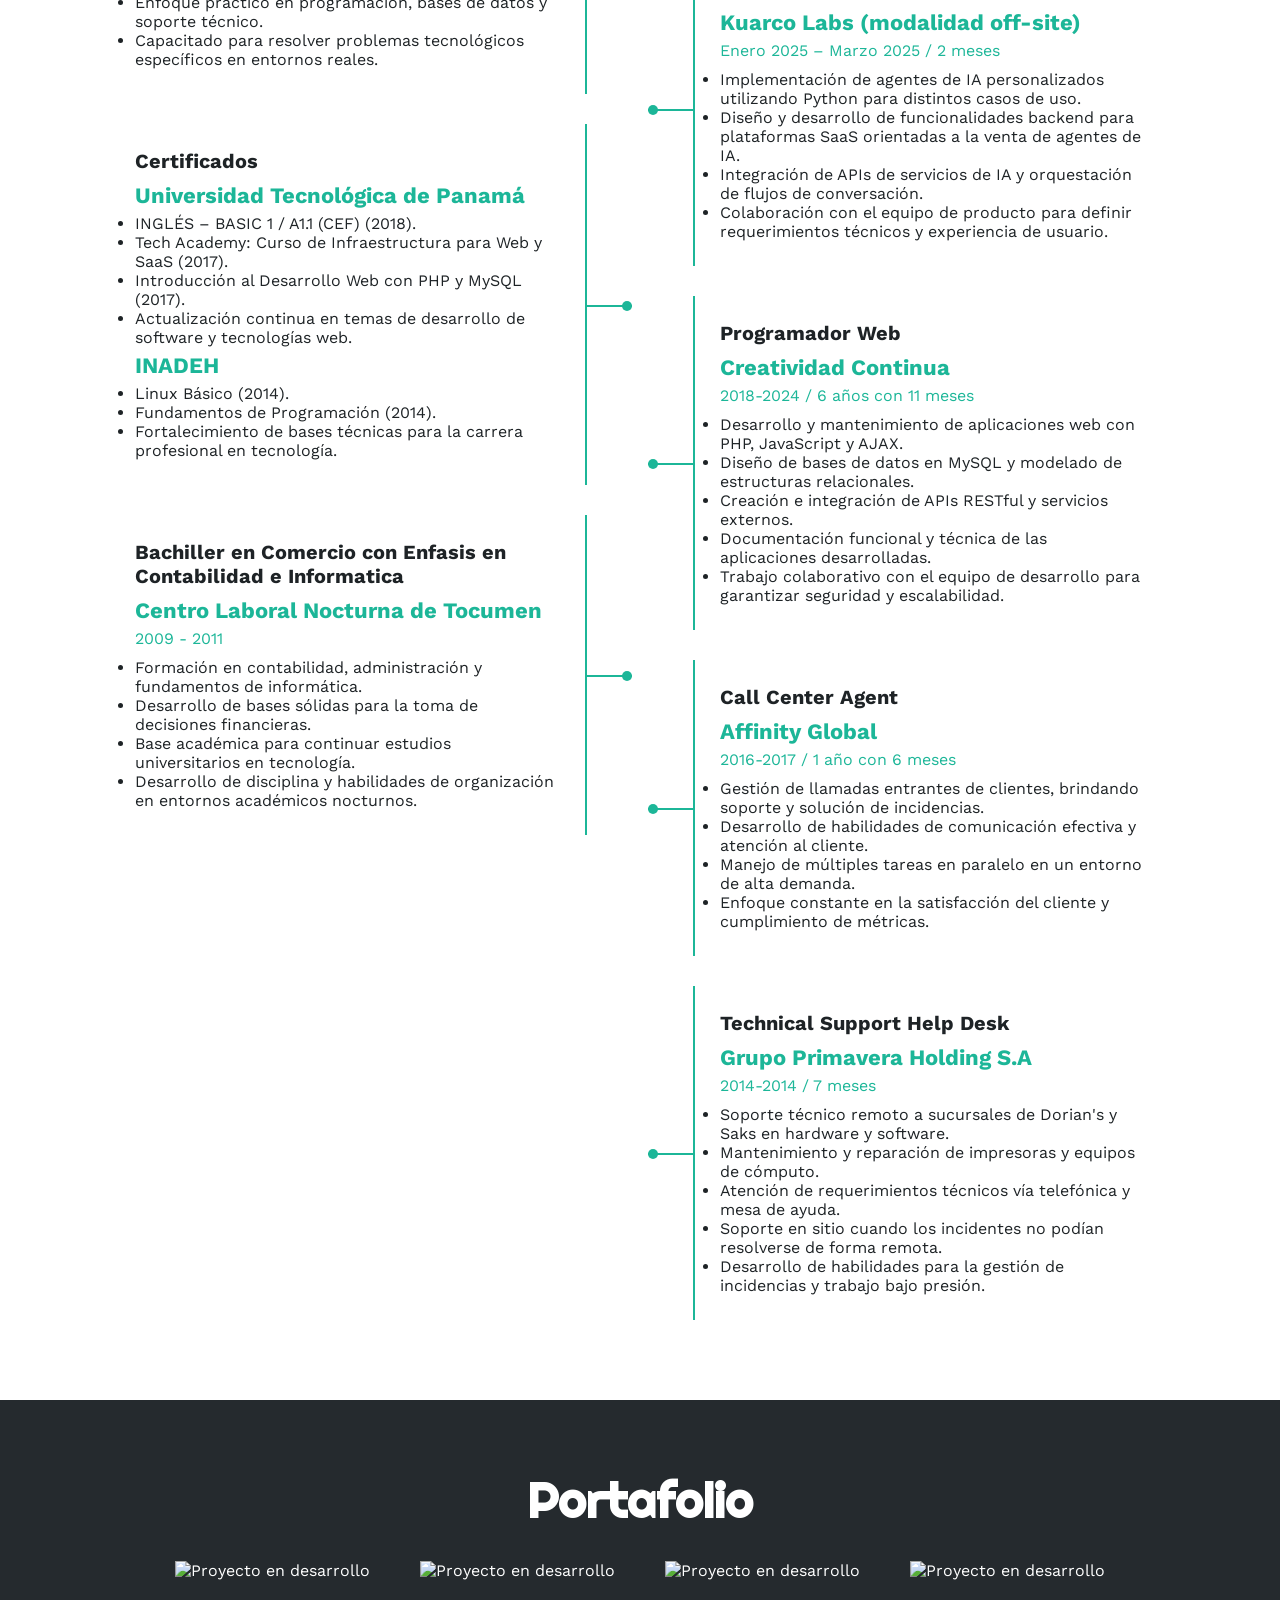
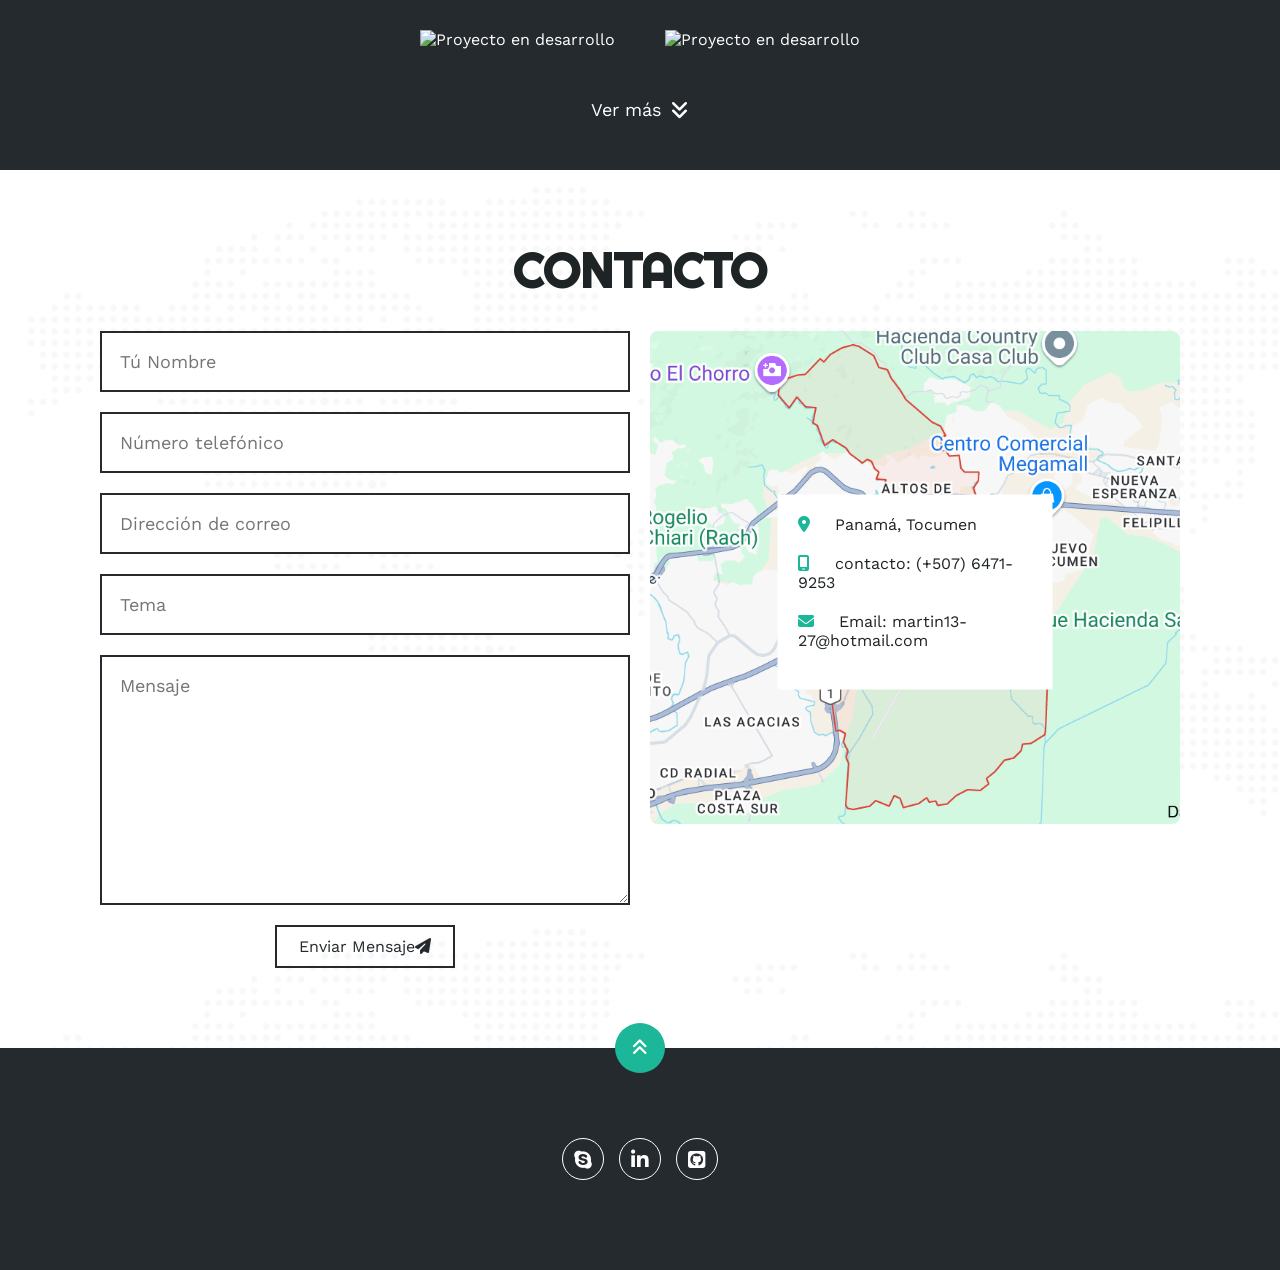
==== commit 663091fc: "Add files via upload" ====
--- a/index.html
+++ b/index.html
@@ -39,7 +39,7 @@
                 <img src="img/hero.jpeg" alt="">
             </div>
             <h1>MARTIN MARTINEZ</h1>
-            <h2>Desarrollador de Software</h2>
+            <h2>Desarrollador de Software </h2>
             <div class="redes">
                 <!-- <a href="#"><i class="fa-brands fa-facebook-f"></i></a>
                 <a href="#"><i class="fa-brands fa-twitter"></i></a> -->
@@ -54,22 +54,18 @@
     <section id="sobremi" class="sobremi">
         <div class="contenido-seccion">
             <h2>Sobre Mí</h2>
-            <p><span>Hola, soy Martin Martinez.</span> Soy un programador apasionado con experiencia en el desarrollo de aplicaciones web y 
-                móviles, enfocado en la creación de soluciones eficientes y escalables. Con sólidos 
-                conocimientos en lenguajes como PHP, Python y tecnologías de desarrollo web, me 
-                especializo en el diseño y optimización de sistemas que mejoren la experiencia del 
-                usuario. Poseo una fuerte capacidad para aprender nuevas tecnologías, resolver 
-                problemas complejos y trabajar de manera colaborativa en equipos multidisciplinarios.</p>
+            <p>
+                <span>Soy desarrollador de sistemas con experiencia en el sector público y privado, especializado en la creación de plataformas web robustas y escalables utilizando Laravel, PHP y bases de datos relacionales.</span> Actualmente formo parte del equipo tecnológico del IDAAN, donde diseño e implemento sistemas institucionales orientados a la gestión administrativa y automatización de procesos internos.
+            </p>
+            <p>
+                Me caracterizo por mi capacidad para estructurar soluciones desde cero, optimizar arquitecturas existentes y coordinar implementaciones técnicas en entornos productivos. Busco constantemente mejorar procesos mediante tecnología eficiente, segura y alineada a las necesidades organizacionales.
+            </p>
 
             <div class="fila">
                 <!-- datos personales -->
                 <div class="col">
                     <h3>Datos Personales</h3>
                     <ul>
-                        <li>
-                            <strong>Cumpleaños</strong>
-                            27-12-1992
-                        </li>
                         <li>
                             <strong>Teléfono</strong>
                             (+507) 6471-9253 / 6332-4531
@@ -88,7 +84,7 @@
                         </li>
                         <li>
                             <strong>Cargo</strong>
-                            <span>FREELANCE</span>
+                            <span>Desarrollador de Sistemas – IDAAN</span>
                         </li>
                     </ul>
                 </div>
@@ -98,8 +94,16 @@
                     <h3>Intereses</h3>
                     <div class="contenedor-intereses">
                         <div class="interes">
-                            <i class="fa-solid fa-gamepad"></i>
-                            <span>JUEGOS</span>
+                            <i class="fa-solid fa-microchip"></i>
+                            <span>Tecnología</span>
+                        </div>
+                        <div class="interes">
+                            <i class="fa-solid fa-code"></i>
+                            <span>Desarrollo de Software</span>
+                        </div>
+                        <div class="interes">
+                            <i class="fa-solid fa-robot"></i>
+                            <span>Inteligencia Artificial</span>
                         </div>
                         <div class="interes">
                             <i class="fa-solid fa-headphones"></i>
@@ -121,15 +125,6 @@
                             <i class="fa-solid fa-book"></i>
                             <span>LIBROS</span>
                         </div>
-                        <div class="interes">
-                            <i class="fa-solid fa-car"></i>
-                            <span>AUTOS</span>
-                        </div>
-                        <div class="interes">
-                            <i class="fa-solid fa-camera"></i>
-                            <span>FOTOS</span>
-                        </div>
-                        
                     </div>
                 </div>
             </div>
@@ -148,68 +143,123 @@
         <div class="contenido-seccion">
             <h2>Habilidades</h2>
             <div class="fila">
-                <!-- Technical Skills -->
-                <div class="col">
-                    <h3>Tecnologías</h3>
+                <div class="col">
+                    <h3>Backend</h3>
+                    <p class="skills-desc">Tecnologías para la lógica de negocio, APIs y manejo de datos.</p>
                     <div class="icon-grid">
                         <div class="icon-item">
-                            <img src="img/html5.png" alt="">
-                            <span>Html</span>
-                        </div>
-                        <div class="icon-item">
-                            <img src="img/css5.png" alt="">
-                            <span>Css</span>
-                        </div>
-                        <div class="icon-item">
-                            <img src="img/php.png" alt="">
-                            <span>Php</span>
-                        </div>
-                        <div class="icon-item">
-                            <img src="img/python.png" alt="">
+                            <img src="img/php.png" alt="PHP Laravel">
+                            <span>PHP (Laravel)</span>
+                        </div>
+                        <div class="icon-item">
+                            <img src="img/python.png" alt="Python">
                             <span>Python</span>
                         </div>
                         <div class="icon-item">
-                            <img src="img/js.png" alt="">
+                            <img src="img/java.jpg" alt="Java">
+                            <span>Java</span>
+                        </div>
+                        <div class="icon-item">
+                            <img src="img/sql.png" alt="MySQL">
+                            <span>MySQL</span>
+                        </div>
+                        <div class="icon-item">
+                            <img src="img/postgresql.png" alt="PostgreSQL">
+                            <span>PostgreSQL</span>
+                        </div>
+                        <div class="icon-item">
+                            <img src="img/api.png" alt="API REST">
+                            <span>API REST</span>
+                        </div>
+                    </div>
+                </div>
+                <div class="col">
+                    <h3>DevOps</h3>
+                    <p class="skills-desc">Herramientas para despliegue, integración continua e infraestructura.</p>
+                    <div class="icon-grid">
+                        <div class="icon-item">
+                            <img src="img/git.png" alt="Git">
+                            <span>Git</span>
+                        </div>
+                        <div class="icon-item">
+                            <img src="img/gitlab.png" alt="GitLab">
+                            <span>GitLab</span>
+                        </div>
+                        <div class="icon-item">
+                            <img src="img/github.png" alt="GitHub">
+                            <span>GitHub</span>
+                        </div>
+                        <div class="icon-item">
+                            <img src="img/docker.png" alt="Docker">
+                            <span>Docker</span>
+                        </div>
+                        <div class="icon-item">
+                            <img src="img/linux.png" alt="Linux">
+                            <span>Linux</span>
+                        </div>
+                        <div class="icon-item">
+                            <img src="img/nginx.png" alt="Nginx">
+                            <span>Nginx</span>
+                        </div>
+                    </div>
+                </div>
+                <div class="col">
+                    <h3>Frontend</h3>
+                    <p class="skills-desc">Tecnologías para construir interfaces web modernas y responsivas.</p>
+                    <div class="icon-grid">
+                        <div class="icon-item">
+                            <img src="img/html5.png" alt="HTML5">
+                            <span>HTML5</span>
+                        </div>
+                        <div class="icon-item">
+                            <img src="img/css5.png" alt="CSS3">
+                            <span>CSS3</span>
+                        </div>
+                        <div class="icon-item">
+                            <img src="img/js.png" alt="JavaScript">
                             <span>JavaScript</span>
                         </div>
                         <div class="icon-item">
-                            <img src="img/sql.png" alt="">
-                            <span>Sql</span>
-                        </div>
-                    </div>
-                </div>
-                <br>
-                <!-- Professional Skills -->
+                            <img src="img/blade.png" alt="Blade">
+                            <span>Blade</span>
+                        </div>
+                        <div class="icon-item">
+                            <img src="img/tailwind.png" alt="Tailwind CSS">
+                            <span>Tailwind CSS</span>
+                        </div>
+                        <div class="icon-item">
+                            <img src="img/alpine.png" alt="Alpine.js">
+                            <span>Alpine.js</span>
+                        </div>
+                    </div>
+                </div>
                 <div class="col">
                     <h3>Herramientas</h3>
+                    <p class="skills-desc">Plataformas de prueba, colaboración y automatización de procesos.</p>
                     <div class="icon-grid">
                         <div class="icon-item">
-                            <img src="img/git.png" alt="">
-                            <span>Git</span>
-                        </div>
-                        <div class="icon-item">
-                            <img src="img/github.png" alt="">
-                            <span>Git Hub</span>
-                        </div>
-                        <div class="icon-item">
-                            <img src="img/docker.png" alt="">
-                            <span>Docker</span>
-                        </div>
-                        <div class="icon-item">
-                            <img src="img/postman.png" alt="">
-                            <span>PostMan</span>
-                        </div>
-                        <div class="icon-item">
-                            <img src="img/soapui.png" alt="">
+                            <img src="img/postman.png" alt="Postman">
+                            <span>Postman</span>
+                        </div>
+                        <div class="icon-item">
+                            <img src="img/soapui.png" alt="SoapUI">
                             <span>SoapUI</span>
                         </div>
                         <div class="icon-item">
-                            <img src="img/source.png" alt="">
-                            <span>SourceThree</span>
-                        </div>
-                        <div class="icon-item">
-                            <img src="img/zoho.ico" alt="">
-                            <span>zoho</span>
+                            <img src="img/zoho.ico" alt="Zoho">
+                            <span>Zoho</span>
+                        </div>
+                        <div class="icon-item">
+                            <img src="img/source.png" alt="SourceTree">
+                            <span>SourceTree</span>
+                        </div>
+                        <div class="icon-item">
+                            <img src="img/n8n.png" alt="n8n">
+                            <span>n8n</span>
+                        </div>
+                        <div class="icon-item">
+                            <img src="img/androidstudio.png" alt="Android Studio">
+                            <span>Android Studio</span>
                         </div>
                     </div>
                 </div>
@@ -229,7 +279,11 @@
                         <h4>Licenciatura en Desarrollo de Software</h4>
                         <span class="casa">Universidad Tecnologia de Panamá</span>
                         <span class="fecha">2015 - 2024</span>
-                        <p>La Licenciatura en Desarrollo de Software busca suplir las necesidades de las organizaciones o empresas de Software de tipo Administrativo, Comercial, Financiero y de Mercadotecnia, entre otros.</p>
+                        <ul class="lista-experiencia">
+                            <li>Formación en análisis, diseño y desarrollo de soluciones de software.</li>
+                            <li>Énfasis en sistemas administrativos, comerciales y financieros.</li>
+                            <li>Trabajo con bases de datos, arquitectura de aplicaciones y buenas prácticas de programación.</li>
+                        </ul>
                         <div class="conectori">
                             <div class="circuloi"></div>
                         </div>
@@ -238,7 +292,30 @@
                         <h4>Técnico en Ingeniería con Especialización en Desarrollo de Software</h4>
                         <span class="casa">Universidad Tecnologia de Panamá</span>
                         <span class="fecha">2015 - 2023</span>
-                        <p>El Técnico en Ingeniería con Especialización en Desarrollo de Software tiene como objetivo preparar profesionales técnicos capaces de desarrollar, implementar y mantener software que atienda las necesidades de pequeñas y medianas empresas. El enfoque está orientado a aplicaciones prácticas en áreas como la programación, bases de datos y soporte técnico. Los egresados están capacitados para resolver problemas tecnológicos específicos y apoyar proyectos de software en sectores como el administrativo, comercial y financiero.</p>
+                        <ul class="lista-experiencia">
+                            <li>Desarrollo, implementación y mantenimiento de aplicaciones para PYMES.</li>
+                            <li>Enfoque práctico en programación, bases de datos y soporte técnico.</li>
+                            <li>Capacitado para resolver problemas tecnológicos específicos en entornos reales.</li>
+                        </ul>
+                        <div class="conectori">
+                            <div class="circuloi"></div>
+                        </div>
+                    </div>
+                    <div class="item izq">
+                        <h4>Certificados</h4>
+                        <span class="casa">Universidad Tecnológica de Panamá</span>
+                        <ul class="lista-experiencia">
+                            <li>INGLÉS – BASIC 1 / A1.1 (CEF) (2018).</li>
+                            <li>Tech Academy: Curso de Infraestructura para Web y SaaS (2017).</li>
+                            <li>Introducción al Desarrollo Web con PHP y MySQL (2017).</li>
+                            <li>Actualización continua en temas de desarrollo de software y tecnologías web.</li>
+                        </ul>
+                        <span class="casa">INADEH</span>
+                        <ul class="lista-experiencia">
+                            <li>Linux Básico (2014).</li>
+                            <li>Fundamentos de Programación (2014).</li>
+                            <li>Fortalecimiento de bases técnicas para la carrera profesional en tecnología.</li>
+                        </ul>
                         <div class="conectori">
                             <div class="circuloi"></div>
                         </div>
@@ -247,7 +324,12 @@
                         <h4>Bachiller en Comercio con Enfasis en Contabilidad e Informatica</h4>
                         <span class="casa">Centro Laboral Nocturna de Tocumen</span>
                         <span class="fecha">2009 - 2011</span>
-                        <p>Es un programa de estudios que se centra en estas áreas de manera especializada. Esto permite a los estudiantes obtener resultados a corto y largo plazo, y tener mejores opciones de progreso y toma de decisiones para su carrera profesional</p>
+                        <ul class="lista-experiencia">
+                            <li>Formación en contabilidad, administración y fundamentos de informática.</li>
+                            <li>Desarrollo de bases sólidas para la toma de decisiones financieras.</li>
+                            <li>Base académica para continuar estudios universitarios en tecnología.</li>
+                            <li>Desarrollo de disciplina y habilidades de organización en entornos académicos nocturnos.</li>
+                        </ul>
                         <div class="conectori">
                             <div class="circuloi"></div>
                         </div>
@@ -256,19 +338,49 @@
 
                 <div class="col derecha">
                     <h3>Experiencia de trabajo</h3>
+                    <div class="item der">
+                        <h4>Desarrollador de Sistemas</h4>
+                        <span class="casa">IDAAN – Instituto de Acueductos y Alcantarillados Nacionales</span>
+                        <span class="fecha">Mayo 2025 – Presente</span>
+                        <ul class="lista-experiencia">
+                            <li>Desarrollo y mantenimiento de sistemas internos en Laravel y MySQL.</li>
+                            <li>Diseño e implementación de módulos con control de roles y permisos.</li>
+                            <li>Desarrollo de plataforma de Compras Institucional.</li>
+                            <li>Desarrollo del Sistema de Gestión de Proyectos (SIGEP).</li>
+                            <li>Implementación de Sistema de Inventario TI.</li>
+                            <li>Integración de APIs y automatización de procesos interinstitucionales.</li>
+                            <li>Administración de repositorios GitLab institucional.</li>
+                            <li>Despliegue en servidores Linux con Nginx.</li>
+                        </ul>
+                        <div class="conectord">
+                            <div class="circulod"></div>
+                        </div>
+                    </div>
+                    <div class="item der">
+                        <h4>Desarrollador Full Stack</h4>
+                        <span class="casa">Kuarco Labs (modalidad off-site)</span>
+                        <span class="fecha">Enero 2025 – Marzo 2025 / 2 meses</span>
+                        <ul class="lista-experiencia">
+                            <li>Implementación de agentes de IA personalizados utilizando Python para distintos casos de uso.</li>
+                            <li>Diseño y desarrollo de funcionalidades backend para plataformas SaaS orientadas a la venta de agentes de IA.</li>
+                            <li>Integración de APIs de servicios de IA y orquestación de flujos de conversación.</li>
+                            <li>Colaboración con el equipo de producto para definir requerimientos técnicos y experiencia de usuario.</li>
+                        </ul>
+                        <div class="conectord">
+                            <div class="circulod"></div>
+                        </div>
+                    </div>
                     <div class="item der">
                         <h4>Programador Web</h4>
                         <span class="casa">Creatividad Continua</span>
                         <span class="fecha">2018-2024 / 6 años con 11 meses</span>
-                        <p>
-                            En mi último puesto, me encargué del desarrollo y mantenimiento de aplicaciones web 
-                            utilizando PHP, JavaScript y AJAX. Fui responsable de la creación de APIs RESTful, diseño 
-                            de bases de datos en MySQL y la integración de servicios externos. Además, 
-                            documentaba detalladamente cada aplicación para facilitar su mantenimiento y 
-                            comprensión por parte del equipo. Trabajé de manera colaborativa con el equipo de 
-                            desarrollo para garantizar la funcionalidad, la seguridad y la escalabilidad de las 
-                            aplicaciones.     
-                        </p>
+                        <ul class="lista-experiencia">
+                            <li>Desarrollo y mantenimiento de aplicaciones web con PHP, JavaScript y AJAX.</li>
+                            <li>Diseño de bases de datos en MySQL y modelado de estructuras relacionales.</li>
+                            <li>Creación e integración de APIs RESTful y servicios externos.</li>
+                            <li>Documentación funcional y técnica de las aplicaciones desarrolladas.</li>
+                            <li>Trabajo colaborativo con el equipo de desarrollo para garantizar seguridad y escalabilidad.</li>
+                        </ul>
                         <div class="conectord">
                             <div class="circulod"></div>
                         </div>
@@ -277,14 +389,12 @@
                         <h4>Call Center Agent</h4>
                         <span class="casa">Affinity Global</span>
                         <span class="fecha">2016-2017 / 1 año con 6 meses </span>
-                        <p>
-                            En este puesto, me encargué de recibir y gestionar llamadas de clientes, brindando 
-                            soporte y resolviendo inquietudes de manera eficiente. Desarrollé habilidades de 
-                            comunicación efectiva, atención al cliente y resolución de problemas, manteniendo un 
-                            enfoque en la satisfacción del cliente. Aprendí a gestionar múltiples tareas 
-                            simultáneamente, administrar el tiempo de manera eficiente y manejar situaciones de 
-                            alta presión.     
-                        </p>
+                        <ul class="lista-experiencia">
+                            <li>Gestión de llamadas entrantes de clientes, brindando soporte y solución de incidencias.</li>
+                            <li>Desarrollo de habilidades de comunicación efectiva y atención al cliente.</li>
+                            <li>Manejo de múltiples tareas en paralelo en un entorno de alta demanda.</li>
+                            <li>Enfoque constante en la satisfacción del cliente y cumplimiento de métricas.</li>
+                        </ul>
                         <div class="conectord">
                             <div class="circulod"></div>
                         </div>
@@ -293,15 +403,13 @@
                         <h4>Technical Support Help Desk</h4>
                         <span class="casa">Grupo Primavera Holding S.A</span>
                         <span class="fecha">2014-2014 / 7 meses</span>
-                        <p>
-                            Brindé soporte técnico a todas las sucursales de Dorian's y Saks, resolviendo problemas 
-                            de hardware y software de manera remota. Me encargaba del mantenimiento y 
-                            reparación de impresoras, y recibía llamadas de empleados que necesitaban asistencia 
-                            técnica. Cuando los problemas no podían resolverse de forma remota, me desplazaba 
-                            personalmente a las sucursales para ofrecer soporte en sitio y asegurar una pronta 
-                            resolución. Esta experiencia me permitió desarrollar habilidades en resolución de 
-                            problemas, manejo de incidencias y trabajo en equipo bajo presión. 
-                        </p>
+                        <ul class="lista-experiencia">
+                            <li>Soporte técnico remoto a sucursales de Dorian's y Saks en hardware y software.</li>
+                            <li>Mantenimiento y reparación de impresoras y equipos de cómputo.</li>
+                            <li>Atención de requerimientos técnicos vía telefónica y mesa de ayuda.</li>
+                            <li>Soporte en sitio cuando los incidentes no podían resolverse de forma remota.</li>
+                            <li>Desarrollo de habilidades para la gestión de incidencias y trabajo bajo presión.</li>
+                        </ul>
                         <div class="conectord">
                             <div class="circulod"></div>
                         </div>
@@ -317,51 +425,51 @@
             <h2>Portafolio</h2>
             <div class="galeria">
                 <div class="proyecto">
-                    <a href="https://calculadora.mayanjo.cloud/" target="_blank" rel="noopener noreferrer">
-                        <img src="img/calculadora.png" alt="">
-                        <div class="overlay">
-                            <h3>Calculadora de Salario</h3>
-                            <p>Ingresar</p>
-                        </div>
-                    </a>
+                    <img src="img/proximamente.jpg" alt="Proyecto en desarrollo">
+                    <div class="overlay">
+                        <h3>Próximamente</h3>
+                        <p>Nuevo proyecto en desarrollo</p>
+                    </div>
                 </div>
                 <div class="proyecto">
-                    <a href="https://monitoreo.mayanjo.cloud/" target="_blank" rel="noopener noreferrer">
-                        <img src="img/monitoreo.PNG" alt="">
-                        <div class="overlay">
-                            <h3>Monitoreo del Agua</h3>
-                            <p>Ingresar</p>
-                        </div>
-                    </a>
+                    <img src="img/proximamente.jpg" alt="Proyecto en desarrollo">
+                    <div class="overlay">
+                        <h3>Próximamente</h3>
+                        <p>Nuevo proyecto en desarrollo</p>
+                    </div>
                 </div>
                 <div class="proyecto">
-                    <img src="img/mantenimiento.jpg" alt="">
+                    <img src="img/proximamente.jpg" alt="Proyecto en desarrollo">
                     <div class="overlay">
-                        <h3>API MiBus</h3>
-                        <p>Ingresar</p>
-                    </div>
-                </div>
-                <!-- <div class="proyecto">
-                    <img src="img/mantenimiento.jpg" alt="">
+                        <h3>Próximamente</h3>
+                        <p>Nuevo proyecto en desarrollo</p>
+                    </div>
+                </div>
+                <div class="proyecto">
+                    <img src="img/proximamente.jpg" alt="Proyecto en desarrollo">
                     <div class="overlay">
-                        <h3>Diseño Creativo</h3>
-                        <p>Fotografía</p>
+                        <h3>Próximamente</h3>
+                        <p>Nuevo proyecto en desarrollo</p>
                     </div>
                 </div>
                 <div class="proyecto">
-                    <img src="img/mantenimiento.jpg" alt="">
+                    <img src="img/proximamente.jpg" alt="Proyecto en desarrollo">
                     <div class="overlay">
-                        <h3>Diseño Creativo</h3>
-                        <p>Fotografía</p>
+                        <h3>Próximamente</h3>
+                        <p>Nuevo proyecto en desarrollo</p>
                     </div>
                 </div>
                 <div class="proyecto">
-                    <img src="img/mantenimiento.jpg" alt="">
+                    <img src="img/proximamente.jpg" alt="Proyecto en desarrollo">
                     <div class="overlay">
-                        <h3>Diseño Creativo</h3>
-                        <p>Fotografía</p>
-                    </div>
-                </div> -->
+                        <h3>Próximamente</h3>
+                        <p>Nuevo proyecto en desarrollo</p>
+                    </div>
+                </div>
+            </div>
+            <div class="ver-mas-portfolio">
+                <span>Ver más</span>
+                <i class="fa-solid fa-angles-down"></i>
             </div>
         </div>
     </section>
@@ -428,5 +536,3 @@
     <script src="script.js"></script>
 </body>
 </html>
-
-
--- a/estilos.css
+++ b/estilos.css
@@ -54,6 +54,23 @@
     color: #1CB698;
 }
 
+
+.contenedor-img {
+    width: 180px;
+    aspect-ratio: 1 / 1;   /* 🔥 Esto lo hace cuadrado automáticamente */
+    margin: auto;
+    border-radius: 50%;
+    overflow: hidden;      /* recorta la imagen */
+}
+
+.contenedor-img img {
+    width: 100%;
+    height: 100%;
+    object-fit: cover;
+    border-radius: 50%;
+    display: block;
+}
+
 .nav-responsive{
     background-color: #1CB698;
     color:#fff;
@@ -85,12 +102,14 @@
 }
 
 .inicio .contenido-banner img{
-    margin-top: 40px;
+    margin-top: 90px;
     border: 10px solid #9ca3a2;
     display: block;
-    width: 80%;
+    width: 180px;
+    height: 180px;
     margin: auto;
-    border-radius: 100%;
+    border-radius: 50%;
+    object-fit: cover;
 }
 
 .inicio .contenido-banner h1{
@@ -326,16 +345,28 @@
 
 }
 .skills .fila{
-    display: flex;
+    display: grid;
+    grid-template-columns: repeat(2, minmax(0, 1fr));
+    column-gap: 60px;
+    row-gap: 40px;
 }
 .skills .fila .col{
-    width: 50%;
+    width: 100%;
     padding: 0 20px;
 }
 .skills .fila .col h3{
     font-size: 28px;
     font-family: 'Righteous';
     margin-bottom: 25px;
+}
+.skills .fila .col .icon-grid{
+    margin-bottom: 35px;
+}
+.skills .fila .col .skills-desc{
+    font-size: 14px;
+    color: #d0d0d0;
+    text-align: center;
+    margin: 0 0 20px 0;
 }
 .skills .skill > span{
     font-weight: bold;
@@ -509,6 +540,8 @@
     font-size: 22px;
     font-weight: bold;
     display: block;
+    margin-top: 6px;
+    margin-bottom: 6px;
 }
 .curriculum .fila .item .fecha{
     display: block;
@@ -583,11 +616,12 @@
 .portfolio .galeria{
     display: flex;
     flex-wrap: wrap;
-    justify-content: space-around;
+    justify-content: center;
+    gap: 30px;
 }
 .portfolio .galeria .proyecto{
     position: relative;
-    max-width: 340px;
+    max-width: 320px;
     height: fit-content;
     margin: 10px;
     cursor: pointer;
@@ -620,6 +654,24 @@
 }
 .portfolio .galeria .proyecto .overlay:hover h3{
     margin-bottom: 0px;
+}
+.ver-mas-portfolio{
+    margin-top: 40px;
+    display: flex;
+    align-items: center;
+    justify-content: center;
+    gap: 10px;
+    font-family: 'Righteous';
+    font-size: 18px;
+    cursor: pointer;
+    color: #fff;
+}
+.ver-mas-portfolio i{
+    font-size: 20px;
+    transition: transform .3s;
+}
+.ver-mas-portfolio:hover i{
+    transform: translateY(4px);
 }
 /* SECCION CONTACTO */
 .contacto{
